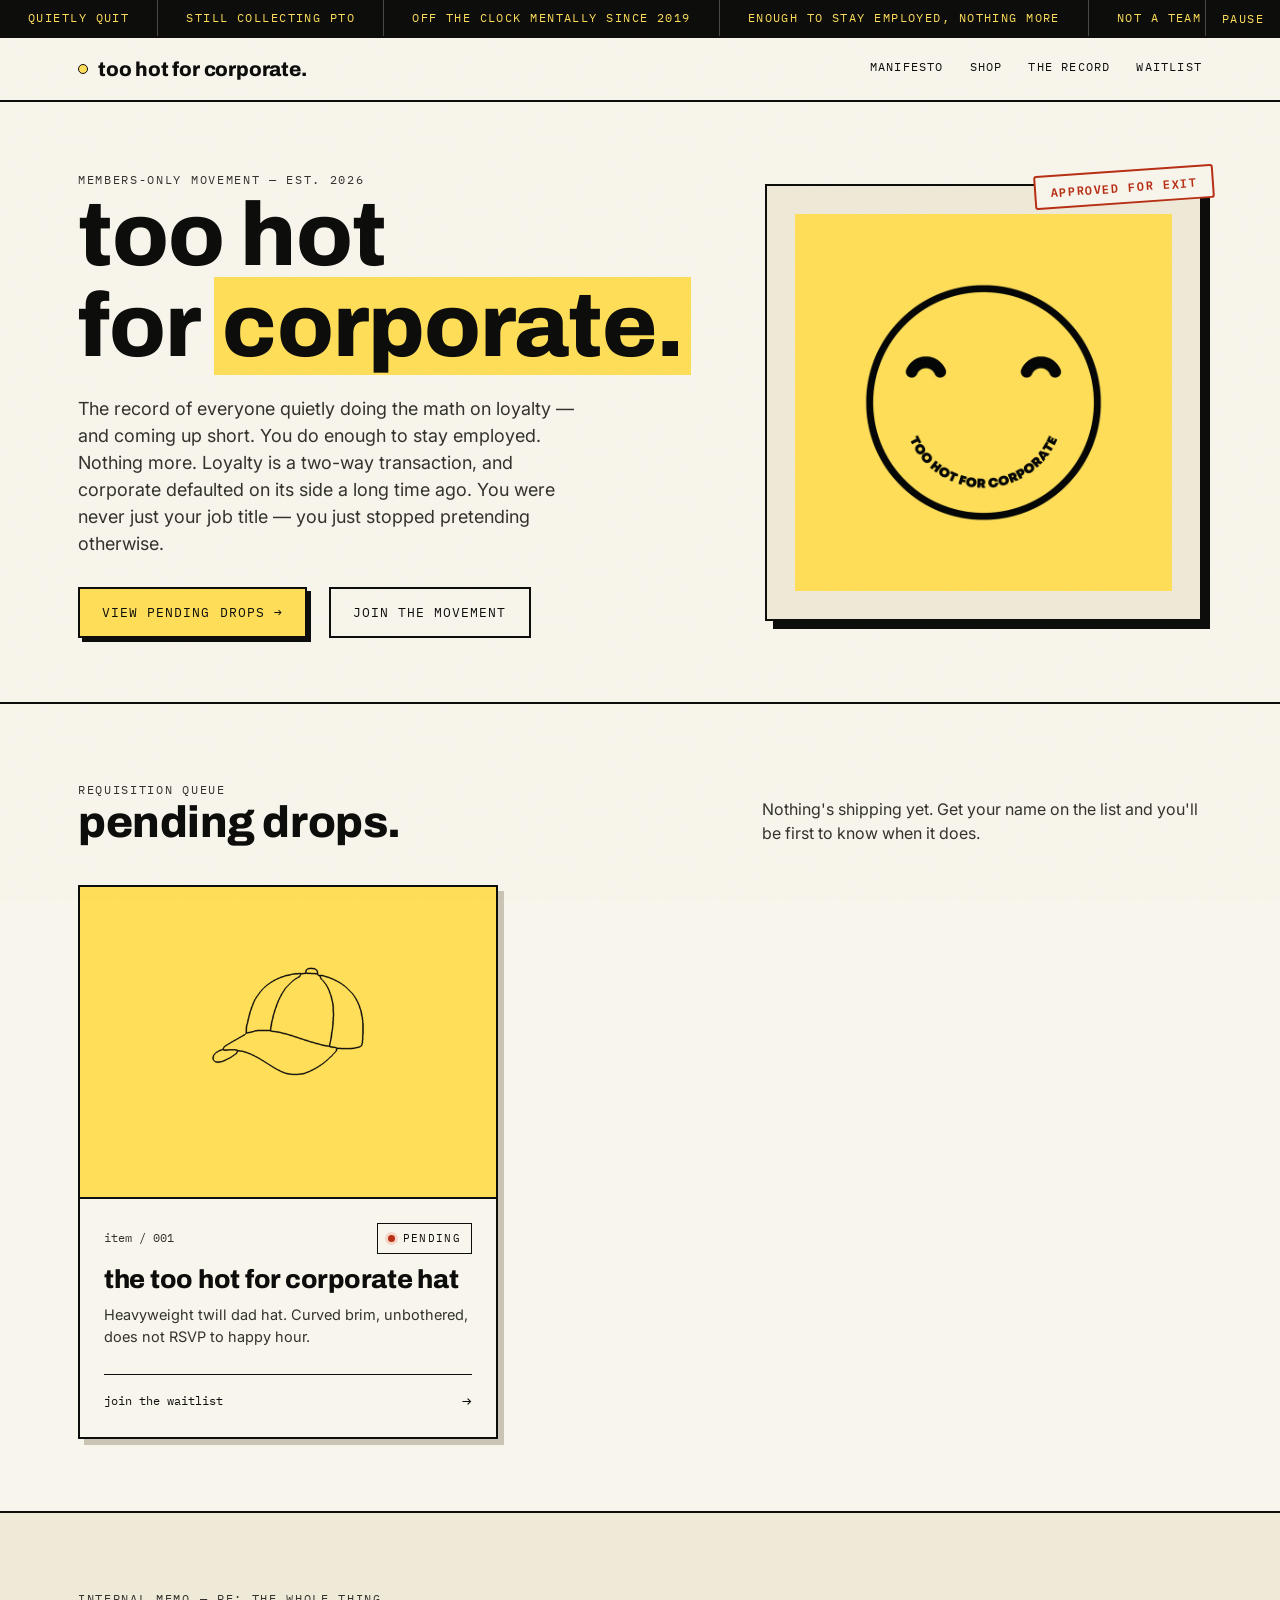
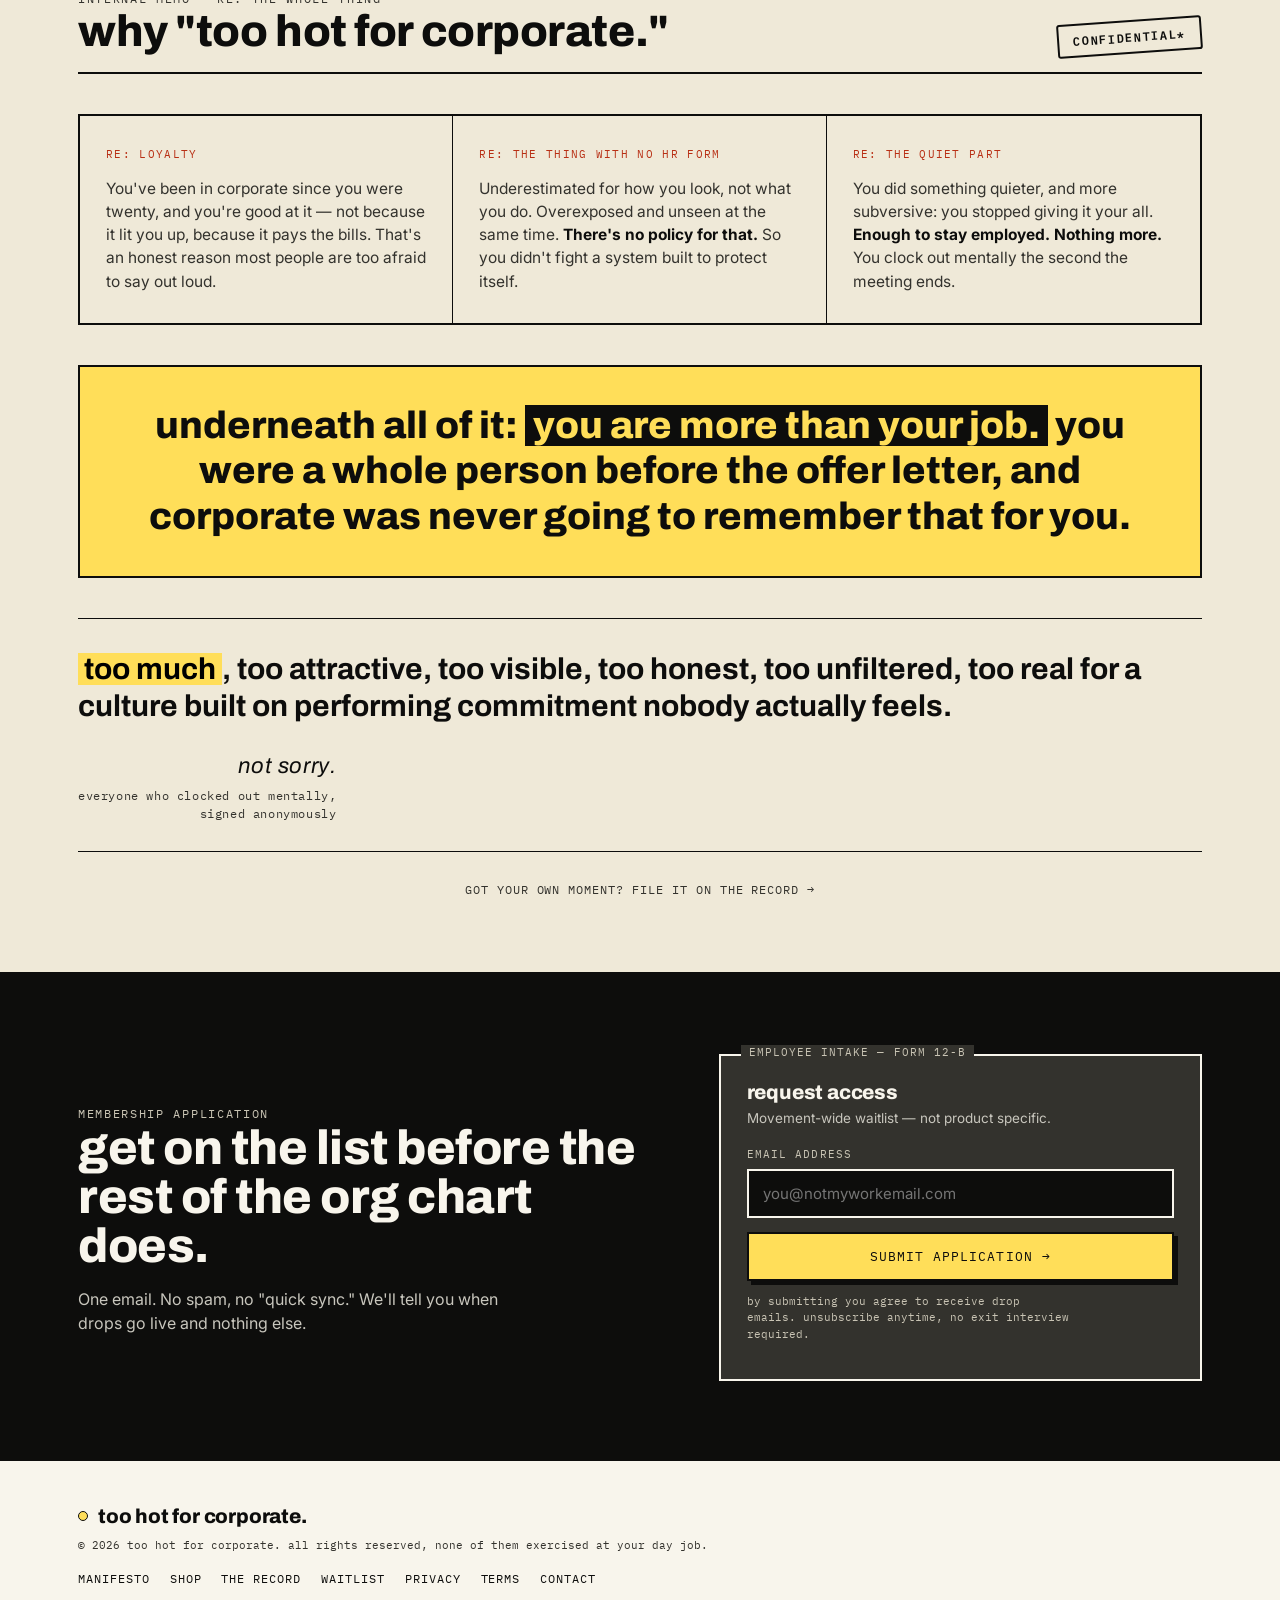
==== index.html @ efb5934c "Add Cloudflare Web Analytics (cookieless) and update privacy policy Co-Authored-By: Claude Sonnet 5." ====
<!doctype html>
<html lang="en">
<head>
<meta charset="utf-8">
<meta name="viewport" content="width=device-width, initial-scale=1">
<title>too hot for corporate.</title>
<meta name="description" content="A members-only movement for anyone who stopped giving corporate their all — because you are more than your job. Shop pending drops and get on the waitlist.">
<meta property="og:type" content="website">
<meta property="og:url" content="https://toohotfor.com/">
<meta property="og:title" content="too hot for corporate.">
<meta property="og:description" content="A members-only movement for anyone who stopped giving corporate their all — because you are more than your job.">
<meta property="og:image" content="https://toohotfor.com/images/og-image.png">
<meta property="og:image:width" content="1200">
<meta property="og:image:height" content="630">
<meta name="twitter:card" content="summary_large_image">
<meta name="twitter:title" content="too hot for corporate.">
<meta name="twitter:description" content="A members-only movement for anyone who stopped giving corporate their all — because you are more than your job.">
<meta name="twitter:image" content="https://toohotfor.com/images/og-image.png">
<link rel="icon" href="/favicon.ico" sizes="any">
<link rel="icon" type="image/png" sizes="32x32" href="/images/favicon-32.png">
<link rel="icon" type="image/png" sizes="16x16" href="/images/favicon-16.png">
<link rel="apple-touch-icon" href="/images/apple-touch-icon.png">
<link rel="manifest" href="/site.webmanifest">
<link rel="preconnect" href="https://fonts.googleapis.com">
<link rel="preconnect" href="https://fonts.gstatic.com" crossorigin>
<link href="https://fonts.googleapis.com/css2?family=Archivo:ital,wght@0,700;0,800;0,900;1,700&family=Inter:wght@400;500;600&family=IBM+Plex+Mono:wght@400;500;600&display=swap" rel="stylesheet">
<link rel="stylesheet" href="css/style.css">
</head>
<body>

<a class="skip-link" href="#main">skip to main content</a>

<div class="ticker">
  <div class="ticker__track" aria-hidden="true">
    <span>QUIETLY QUIT</span><span>STILL COLLECTING PTO</span><span>OFF THE CLOCK MENTALLY SINCE 2019</span><span>ENOUGH TO STAY EMPLOYED, NOTHING MORE</span><span>NOT A TEAM PLAYER, A TEAM MEMBER</span><span>TOO HOT FOR CORPORATE</span>
    <span>QUIETLY QUIT</span><span>STILL COLLECTING PTO</span><span>OFF THE CLOCK MENTALLY SINCE 2019</span><span>ENOUGH TO STAY EMPLOYED, NOTHING MORE</span><span>NOT A TEAM PLAYER, A TEAM MEMBER</span><span>TOO HOT FOR CORPORATE</span>
  </div>
  <button type="button" class="ticker__pause" id="tickerPause" aria-pressed="false" aria-label="pause scrolling banner">pause</button>
</div>

<header class="site" id="siteHeader">
  <div class="wrap">
    <a class="logo" href="index.html"><span class="dot"></span> too hot for corporate.</a>
    <button class="nav-toggle" id="navToggle" aria-expanded="false" aria-controls="primaryNav">menu</button>
    <nav class="primary" id="primaryNav">
      <a href="index.html#manifesto">manifesto</a>
      <a href="products.html">shop</a>
      <a href="moments.html">the record</a>
      <a href="index.html#join">waitlist</a>
    </nav>
  </div>
</header>

<main id="main" tabindex="-1">
<section class="hero">
  <div class="wrap">
    <div class="hero__content">
      <span class="eyebrow">members-only movement — est. 2026</span>
      <h1>too hot<br>for <mark>corporate.</mark></h1>
      <p class="hero__lede">The record of everyone quietly doing the math on loyalty — and coming up short. You do enough to stay employed. Nothing more. Loyalty is a two-way transaction, and corporate defaulted on its side a long time ago. You were never just your job title — you just stopped pretending otherwise.</p>
      <div class="hero__actions">
        <a href="products.html" class="btn btn--yellow">view pending drops →</a>
        <a href="index.html#join" class="btn btn--ghost">join the movement</a>
      </div>
    </div>
    <div class="hero__badge">
      <span class="stamp">approved for exit</span>
      <img src="images/smiley-yellow-800.png" width="800" height="800" alt="too hot for corporate smiley mark">
    </div>
  </div>
</section>

<section class="section" id="shop">
  <div class="wrap">
    <div class="section__head">
      <div>
        <span class="eyebrow">requisition queue</span>
        <h2>pending drops.</h2>
      </div>
      <p>Nothing's shipping yet. Get your name on the list and you'll be first to know when it does.</p>
    </div>

    <div class="product-grid">
      <a class="product-card" href="product-hat.html">
        <div class="product-card__art">
          <img src="images/cap-icon.png" width="400" height="400" loading="lazy" alt="Line illustration of a baseball cap" style="max-width:100%;max-height:100%;width:auto;height:auto;object-fit:contain;">
        </div>
        <div class="product-card__body">
          <div class="product-card__row">
            <span class="index">item / 001</span>
            <span class="status-tag">pending</span>
          </div>
          <h3>the too hot for corporate hat</h3>
          <p>Heavyweight twill dad hat. Curved brim, unbothered, does not RSVP to happy hour.</p>
          <div class="product-card__foot">
            <span>join the waitlist</span>
            <span class="arrow">→</span>
          </div>
        </div>
      </a>
    </div>
  </div>
</section>

<section class="memo" id="manifesto">
  <div class="wrap">
    <div class="memo__head">
      <div>
        <span class="eyebrow">internal memo — re: the whole thing</span>
        <h2>why "too hot for corporate."</h2>
      </div>
      <span class="stamp stamp--ink">confidential*</span>
    </div>

    <div class="memo-grid">
      <div class="memo-card">
        <span class="field-label">re: loyalty</span>
        <p>You've been in corporate since you were twenty, and you're good at it — not because it lit you up, because it pays the bills. That's an honest reason most people are too afraid to say out loud.</p>
      </div>
      <div class="memo-card">
        <span class="field-label">re: the thing with no HR form</span>
        <p>Underestimated for how you look, not what you do. Overexposed and unseen at the same time. <strong>There's no policy for that.</strong> So you didn't fight a system built to protect itself.</p>
      </div>
      <div class="memo-card">
        <span class="field-label">re: the quiet part</span>
        <p>You did something quieter, and more subversive: you stopped giving it your all. <strong>Enough to stay employed. Nothing more.</strong> You clock out mentally the second the meeting ends.</p>
      </div>
    </div>

    <div class="memo__thesis">
      <p>underneath all of it: <mark>you are more than your job.</mark> you were a whole person before the offer letter, and corporate was never going to remember that for you.</p>
    </div>

    <div class="memo__quote">
      <blockquote><mark>too much</mark>, too attractive, too visible, too honest, too unfiltered, too real for a culture built on performing commitment nobody actually feels.</blockquote>
      <div class="memo__sign">
        <span class="sig">not sorry.</span>
        everyone who clocked out mentally,<br>signed anonymously
      </div>
    </div>

    <div style="margin-top:28px; padding-top:24px; border-top:var(--border-thin); text-align:center;">
      <a href="moments.html" class="back-link" style="margin-bottom:0;">got your own moment? file it on the record →</a>
    </div>
  </div>
</section>

<section class="join" id="join">
  <div class="wrap join__grid">
    <div>
      <span class="eyebrow" style="color:var(--stone)">membership application</span>
      <h2>get on the list before the rest of the org chart does.</h2>
      <p>One email. No spam, no "quick sync." We'll tell you when drops go live and nothing else.</p>
    </div>
    <form class="waitlist-form" data-formspree-id="xgawlzzl" data-product="general">
      <h3 class="waitlist-form__title">request access</h3>
      <p class="waitlist-form__sub">Movement-wide waitlist — not product specific.</p>
      <div class="field">
        <label for="general-email">Email address</label>
        <input type="email" id="general-email" name="email" placeholder="you@notmyworkemail.com" required>
      </div>
      <input type="text" name="_gotcha" class="hp-field" tabindex="-1" autocomplete="off" aria-hidden="true">
      <button type="submit" class="btn btn--yellow btn--block">submit application →</button>
      <p class="form-note">by submitting you agree to receive drop emails. unsubscribe anytime, no exit interview required.</p>
      <p class="form-error" role="alert">Something went wrong — try again in a minute.</p>
      <div class="form-success" role="status">
        <strong>badge issued.</strong>
        You're on the list. We'll email you when it's real.
      </div>
    </form>
  </div>
</section>

</main>

<footer class="site">
  <div class="wrap">
    <div class="foot-left">
      <a class="logo" href="index.html"><span class="dot"></span> too hot for corporate.</a>
      <span class="fine-print">© 2026 too hot for corporate. all rights reserved, none of them exercised at your day job.</span>
    </div>
    <div class="foot-links">
      <a href="index.html#manifesto">manifesto</a>
      <a href="products.html">shop</a>
      <a href="moments.html">the record</a>
      <a href="index.html#join">waitlist</a>
      <a href="privacy-policy.html">privacy</a>
      <a href="terms.html">terms</a>
      <a href="mailto:hello@toohotfor.com">contact</a>
    </div>
  </div>
</footer>

<script src="js/main.js"></script>
<!-- Cloudflare Web Analytics --><script defer src='https://static.cloudflareinsights.com/beacon.min.js' data-cf-beacon='{"token": "62d0abded0774aad8674eacb5a8411f9"}'></script><!-- End Cloudflare Web Analytics -->
</body>
</html>
---- css/style.css ----
/* ============================================================
   too hot for corporate. — design system
   Palette pulled from brand marks: cream paper, ink, signal yellow.
   Visual language: corporate paperwork, subverted. Stamps, memos,
   requisition forms, employee-badge waitlists.
   ============================================================ */

:root {
  --cream: #f8f5ec;
  --cream-dim: #efe9d8;
  --ink: #0d0d0c;
  --ink-soft: #33322d;
  --yellow: #ffde59;
  --yellow-dim: #f2cf3a;
  --stone: #c9c4b4;
  --stone-line: #d8d3c2;
  --clock-red: #b82f14;

  --font-display: "Archivo", "Helvetica Neue", Arial, sans-serif;
  --font-body: "Inter", "Helvetica Neue", Arial, sans-serif;
  --font-mono: "IBM Plex Mono", "SFMono-Regular", Menlo, monospace;

  --border: 2px solid var(--ink);
  --border-thin: 1px solid var(--ink);
  --radius: 2px;
  --max: 1180px;
}

* { box-sizing: border-box; }
html { scroll-behavior: smooth; }

body {
  margin: 0;
  background: var(--cream);
  color: var(--ink);
  font-family: var(--font-body);
  font-size: 16px;
  line-height: 1.5;
  -webkit-font-smoothing: antialiased;
  position: relative;
}

/* subtle paper grain */
body::before {
  content: "";
  position: fixed;
  inset: 0;
  pointer-events: none;
  z-index: 999;
  opacity: 0.035;
  mix-blend-mode: multiply;
  background-image: url("data:image/svg+xml;utf8,<svg xmlns='http://www.w3.org/2000/svg' width='120' height='120'><filter id='n'><feTurbulence type='fractalNoise' baseFrequency='0.9' numOctaves='2' stitchTiles='stitch'/></filter><rect width='100%25' height='100%25' filter='url(%23n)'/></svg>");
}

img { max-width: 100%; display: block; }
a { color: inherit; }

.wrap {
  max-width: var(--max);
  margin: 0 auto;
  padding: 0 28px;
}

h1, h2, h3, h4 {
  font-family: var(--font-display);
  font-weight: 800;
  line-height: 1.02;
  letter-spacing: -0.01em;
  margin: 0;
  text-transform: lowercase;
}

.eyebrow, .mono, .field-label, .stamp, .status-tag, nav a, .btn, .ticker span {
  font-family: var(--font-mono);
}

.eyebrow {
  display: inline-block;
  font-size: 12px;
  letter-spacing: 0.14em;
  text-transform: uppercase;
  color: var(--ink-soft);
}

p { margin: 0 0 1em; }
p:last-child { margin-bottom: 0; }

/* ---------------- ticker ---------------- */
.ticker {
  background: var(--ink);
  color: var(--yellow);
  overflow: hidden;
  white-space: nowrap;
  border-bottom: var(--border);
}
.ticker__track {
  display: inline-flex;
  align-items: center;
  animation: ticker 32s linear infinite;
  will-change: transform;
}
.ticker span {
  padding: 9px 28px;
  font-size: 12px;
  letter-spacing: 0.12em;
  text-transform: uppercase;
  white-space: nowrap;
}
.ticker span:not(:last-child) { border-right: 1px solid #4a4a44; }
@keyframes ticker {
  from { transform: translateX(0); }
  to { transform: translateX(-50%); }
}
@media (prefers-reduced-motion: reduce) {
  .ticker__track { animation: none; }
}

/* ---------------- header ---------------- */
header.site {
  border-bottom: var(--border);
  background: var(--cream);
  position: sticky;
  top: 0;
  z-index: 50;
}
header.site .wrap {
  display: flex;
  align-items: center;
  justify-content: space-between;
  padding-top: 16px;
  padding-bottom: 16px;
}
.logo {
  font-family: var(--font-display);
  font-weight: 800;
  font-size: 20px;
  letter-spacing: -0.01em;
  text-decoration: none;
  text-transform: lowercase;
  display: flex;
  align-items: center;
  gap: 10px;
}
.logo .dot {
  width: 10px;
  height: 10px;
  border-radius: 50%;
  background: var(--yellow);
  border: 1.5px solid var(--ink);
  flex: none;
}
nav.primary {
  display: flex;
  align-items: center;
  gap: 26px;
}
nav.primary a {
  text-decoration: none;
  font-size: 12px;
  letter-spacing: 0.1em;
  text-transform: uppercase;
  padding-bottom: 3px;
  border-bottom: 2px solid transparent;
}
nav.primary a:hover,
nav.primary a[aria-current="page"] {
  border-bottom-color: var(--yellow);
}
.nav-toggle {
  display: none;
  background: none;
  border: var(--border);
  padding: 8px 10px;
  font-family: var(--font-mono);
  cursor: pointer;
}

/* ---------------- buttons ---------------- */
.btn {
  display: inline-flex;
  align-items: center;
  gap: 10px;
  font-size: 13px;
  letter-spacing: 0.08em;
  text-transform: uppercase;
  text-decoration: none;
  padding: 14px 22px;
  border: var(--border);
  background: var(--ink);
  color: var(--cream);
  cursor: pointer;
  transition: transform 0.15s ease, box-shadow 0.15s ease;
  box-shadow: 4px 4px 0 var(--stone);
}
.btn:hover { transform: translate(-2px, -2px); box-shadow: 6px 6px 0 var(--stone); }
.btn:active { transform: translate(0,0); box-shadow: 2px 2px 0 var(--stone); }
.btn--yellow { background: var(--yellow); color: var(--ink); box-shadow: 4px 4px 0 var(--ink); }
.btn--yellow:hover { box-shadow: 6px 6px 0 var(--ink); }
.btn--ghost { background: transparent; color: var(--ink); box-shadow: none; }
.btn--ghost:hover { transform: none; background: var(--ink); color: var(--cream); }
.btn--block { width: 100%; justify-content: center; }
.btn[disabled] { opacity: 0.5; cursor: not-allowed; }

/* ---------------- stamps / status tags ---------------- */
.stamp {
  display: inline-block;
  border: 2.5px solid var(--clock-red);
  color: var(--clock-red);
  padding: 6px 14px;
  font-size: 12px;
  letter-spacing: 0.14em;
  text-transform: uppercase;
  transform: rotate(-4deg);
  border-radius: 3px;
  font-weight: 600;
}
.stamp--ink {
  border-color: var(--ink);
  color: var(--ink);
}

.status-tag {
  display: inline-flex;
  align-items: center;
  gap: 8px;
  font-size: 11px;
  letter-spacing: 0.12em;
  text-transform: uppercase;
  padding: 6px 10px;
  border: var(--border-thin);
  background: var(--cream);
}
.status-tag::before {
  content: "";
  width: 7px;
  height: 7px;
  border-radius: 50%;
  background: var(--clock-red);
  box-shadow: 0 0 0 3px rgba(232,73,42,0.18);
}

/* ---------------- hero ---------------- */
.hero {
  border-bottom: var(--border);
  position: relative;
  overflow: hidden;
}
.hero .wrap {
  padding-top: 64px;
  padding-bottom: 64px;
  display: grid;
  grid-template-columns: 1.3fr 0.9fr;
  gap: 56px;
  align-items: center;
}
.hero h1 {
  font-size: clamp(46px, 7vw, 92px);
  margin-bottom: 22px;
}
.hero h1 mark {
  background: var(--yellow);
  color: var(--ink);
  padding: 0 8px;
  box-decoration-break: clone;
  -webkit-box-decoration-break: clone;
}
.hero__lede {
  font-size: 18px;
  max-width: 46ch;
  color: var(--ink-soft);
  margin-bottom: 30px;
}
.hero__actions {
  display: flex;
  align-items: center;
  gap: 22px;
  flex-wrap: wrap;
}
.hero__counter {
  font-family: var(--font-mono);
  font-size: 12px;
  color: var(--ink-soft);
}
.hero__counter b { color: var(--ink); }

.hero__badge {
  border: var(--border);
  background: var(--cream-dim);
  padding: 28px;
  position: relative;
  box-shadow: 8px 8px 0 var(--ink);
}
.hero__badge img { width: 100%; height: auto; }
.hero__badge .stamp {
  position: absolute;
  top: -16px;
  right: -14px;
  background: var(--cream);
}

/* ---------------- memo / manifesto ---------------- */
.memo {
  border-bottom: var(--border);
  background: var(--cream-dim);
}
.memo .wrap { padding: 72px 28px; }
.memo__head {
  display: flex;
  justify-content: space-between;
  align-items: flex-end;
  border-bottom: var(--border);
  padding-bottom: 18px;
  margin-bottom: 40px;
  flex-wrap: wrap;
  gap: 12px;
}
.memo__head h2 { font-size: clamp(30px, 4vw, 44px); }

.memo-grid {
  display: grid;
  grid-template-columns: repeat(3, 1fr);
  gap: 0;
  border: var(--border);
}
.memo-card {
  padding: 30px 26px;
  border-right: var(--border-thin);
}
.memo-card:last-child { border-right: none; }
.memo-card .field-label {
  font-size: 11px;
  letter-spacing: 0.12em;
  text-transform: uppercase;
  color: var(--clock-red);
  display: block;
  margin-bottom: 14px;
}
.memo-card p {
  font-size: 15.5px;
  color: var(--ink-soft);
}
.memo-card p strong { color: var(--ink); }

.memo__thesis {
  margin-top: 40px;
  padding: 36px 40px;
  background: var(--yellow);
  border: var(--border);
  text-align: center;
}
.memo__thesis p {
  font-family: var(--font-display);
  font-weight: 800;
  font-size: clamp(24px, 3.2vw, 38px);
  line-height: 1.2;
  text-transform: lowercase;
  max-width: 48ch;
  margin: 0 auto;
}
.memo__thesis mark {
  background: var(--ink);
  color: var(--yellow);
  padding: 0 8px;
}

.memo__quote {
  margin-top: 40px;
  border-top: var(--border-thin);
  padding-top: 32px;
  display: flex;
  justify-content: space-between;
  align-items: flex-end;
  gap: 24px;
  flex-wrap: wrap;
}
.memo__quote blockquote {
  margin: 0;
  font-family: var(--font-display);
  font-weight: 700;
  font-size: clamp(20px, 2.6vw, 30px);
  line-height: 1.25;
  max-width: 62ch;
  text-transform: lowercase;
}
.memo__quote blockquote mark {
  background: var(--yellow);
  padding: 0 6px;
}
.memo__sign {
  font-family: var(--font-mono);
  font-size: 12px;
  letter-spacing: 0.05em;
  color: var(--ink-soft);
  white-space: nowrap;
  text-align: right;
}
.memo__sign .sig {
  font-family: var(--font-display);
  font-style: italic;
  font-size: 22px;
  color: var(--ink);
  display: block;
  margin-bottom: 4px;
  text-transform: none;
}

/* ---------------- section shell ---------------- */
.section { border-bottom: var(--border); }
.section .wrap { padding: 72px 28px; }
.section__head {
  display: flex;
  justify-content: space-between;
  align-items: flex-end;
  gap: 20px;
  flex-wrap: wrap;
  margin-bottom: 40px;
}
.section__head h2 { font-size: clamp(30px, 4vw, 44px); }
.section__head p { color: var(--ink-soft); max-width: 44ch; }

/* ---------------- product cards ---------------- */
.product-grid {
  display: grid;
  grid-template-columns: 1fr;
  gap: 24px;
  max-width: 420px;
}
.product-card {
  border: var(--border);
  background: var(--cream);
  text-decoration: none;
  color: var(--ink);
  display: flex;
  flex-direction: column;
  transition: box-shadow 0.15s ease, transform 0.15s ease;
  box-shadow: 6px 6px 0 var(--stone);
}
.product-card:hover { box-shadow: 9px 9px 0 var(--stone); transform: translate(-3px,-3px); }
.product-card__art {
  border-bottom: var(--border);
  aspect-ratio: 4 / 3;
  min-height: 0;
  background: var(--yellow);
  display: flex;
  align-items: center;
  justify-content: center;
  padding: 30px;
}
.product-card__art svg { max-width: 100%; max-height: 100%; width: auto; height: auto; }
.product-card__body { padding: 24px; display: flex; flex-direction: column; gap: 12px; flex: 1; }
.product-card__row {
  display: flex;
  justify-content: space-between;
  align-items: center;
}
.product-card__row .index { font-family: var(--font-mono); font-size: 12px; color: var(--ink-soft); }
.product-card h3 { font-size: 26px; }
.product-card p { color: var(--ink-soft); font-size: 14.5px; }
.product-card__foot {
  margin-top: auto;
  display: flex;
  justify-content: space-between;
  align-items: center;
  padding-top: 14px;
  border-top: var(--border-thin);
  font-family: var(--font-mono);
  font-size: 12px;
}
.product-card__foot .arrow { font-size: 16px; }

/* ---------------- product detail ---------------- */
.product-detail .wrap {
  padding: 56px 28px 80px;
  display: grid;
  grid-template-columns: 1fr 1fr;
  gap: 60px;
}
.product-detail__art {
  border: var(--border);
  background: var(--yellow);
  aspect-ratio: 1 / 1;
  min-height: 0;
  display: flex;
  align-items: center;
  justify-content: center;
  padding: 50px;
  box-shadow: 8px 8px 0 var(--ink);
  align-self: start;
  position: sticky;
  top: 100px;
}
.product-detail__art svg { max-width: 100%; max-height: 100%; width: auto; height: auto; }
.product-detail__eyebrow-row {
  display: flex;
  align-items: center;
  gap: 14px;
  margin-bottom: 16px;
  flex-wrap: wrap;
}
.product-detail h1 {
  font-size: clamp(36px, 5vw, 56px);
  margin-bottom: 6px;
}
.product-detail__subtitle {
  font-family: var(--font-mono);
  color: var(--ink-soft);
  font-size: 13px;
  margin-bottom: 28px;
  letter-spacing: 0.04em;
}
.product-detail__lede { font-size: 16.5px; color: var(--ink-soft); margin-bottom: 34px; }

.spec-sheet {
  border: var(--border);
  margin-bottom: 34px;
}
.spec-sheet__head {
  background: var(--ink);
  color: var(--cream);
  font-family: var(--font-mono);
  font-size: 11px;
  letter-spacing: 0.12em;
  text-transform: uppercase;
  padding: 10px 16px;
}
.spec-row {
  display: grid;
  grid-template-columns: 160px 1fr;
  border-top: var(--border-thin);
}
.spec-row:first-of-type { border-top: none; }
.spec-row dt {
  font-family: var(--font-mono);
  font-size: 12px;
  color: var(--ink-soft);
  padding: 13px 16px;
  border-right: var(--border-thin);
  text-transform: uppercase;
  letter-spacing: 0.06em;
}
.spec-row dd {
  margin: 0;
  padding: 13px 16px;
  font-size: 14.5px;
}

.waitlist-form {
  border: var(--border);
  background: var(--cream-dim);
  padding: 26px;
  position: relative;
}
.waitlist-form::before {
  content: "employee intake — form 12-b";
  position: absolute;
  top: -11px;
  left: 20px;
  background: var(--cream-dim);
  padding: 0 8px;
  font-family: var(--font-mono);
  font-size: 10.5px;
  letter-spacing: 0.1em;
  text-transform: uppercase;
  color: var(--ink-soft);
}
.waitlist-form__title {
  font-size: 20px;
  margin-bottom: 6px;
}
.waitlist-form__sub {
  color: var(--ink-soft);
  font-size: 13.5px;
  margin-bottom: 18px;
}
.field {
  margin-bottom: 14px;
}
.field label {
  display: block;
  font-family: var(--font-mono);
  font-size: 11px;
  letter-spacing: 0.1em;
  text-transform: uppercase;
  color: var(--ink-soft);
  margin-bottom: 6px;
}
.field input[type="email"],
.field input[type="text"],
.field input[type="number"],
.field textarea {
  width: 100%;
  padding: 13px 14px;
  border: var(--border);
  background: var(--cream);
  font-family: var(--font-body);
  font-size: 15px;
  color: var(--ink);
}
.field textarea {
  resize: vertical;
  min-height: 110px;
  line-height: 1.5;
}
.field input:focus,
.field textarea:focus {
  outline: 3px solid var(--ink);
  outline-offset: 2px;
  box-shadow: 0 0 0 5px var(--yellow);
}
.join .field input:focus { outline-color: var(--cream); box-shadow: 0 0 0 5px var(--ink-soft); }
.field-row {
  display: grid;
  grid-template-columns: repeat(3, 1fr);
  gap: 14px;
}
.field-divider {
  border-top: var(--border-thin);
  padding-top: 16px;
  margin: 20px 0 16px;
}
.field-divider .eyebrow { color: var(--ink-soft); }

/* honeypot spam-trap field: invisible and unreachable for real visitors,
   still present in the DOM for simple bots to fill in */
.hp-field {
  position: absolute;
  left: -9999px;
  width: 1px;
  height: 1px;
  overflow: hidden;
  opacity: 0;
}
.form-note {
  font-family: var(--font-mono);
  font-size: 11px;
  color: var(--ink-soft);
  margin-top: 12px;
}
.form-success {
  display: none;
  border: var(--border);
  background: var(--yellow);
  padding: 18px;
  font-family: var(--font-mono);
  font-size: 13px;
}
.form-success strong { display: block; font-family: var(--font-display); font-size: 18px; margin-bottom: 6px; text-transform: lowercase; }
.form-error {
  display: none;
  color: var(--clock-red);
  font-family: var(--font-mono);
  font-size: 12px;
  margin-top: 10px;
}
.waitlist-form.is-success .field,
.waitlist-form.is-success button[type="submit"],
.waitlist-form.is-success .form-note { display: none; }
.waitlist-form.is-success .form-success { display: block; }

/* ---------------- the record (story wall) ---------------- */
.record-grid {
  display: grid;
  gap: 20px;
  max-width: 760px;
}
.record-card {
  border: var(--border);
  background: var(--cream-dim);
  padding: 28px 30px;
}
.record-card__id {
  display: flex;
  justify-content: space-between;
  align-items: center;
  margin-bottom: 16px;
}
.record-card__body {
  font-family: var(--font-display);
  font-weight: 700;
  font-size: clamp(18px, 2.2vw, 22px);
  line-height: 1.35;
  color: var(--ink);
  margin-bottom: 18px;
}
.record-card__byline {
  font-family: var(--font-mono);
  font-size: 12px;
  color: var(--ink-soft);
  border-top: var(--border-thin);
  padding-top: 14px;
  letter-spacing: 0.02em;
}
.record-card__byline b { color: var(--ink); font-weight: 600; }
.record-empty {
  border: var(--border-thin);
  padding: 40px 30px;
  text-align: center;
  color: var(--ink-soft);
  font-family: var(--font-mono);
  font-size: 13px;
}

/* ---------------- how it works / general waitlist ---------------- */
.join {
  background: var(--ink);
  color: var(--cream);
}
.join .wrap { padding: 80px 28px; }
.join__grid {
  display: grid;
  grid-template-columns: 1.1fr 0.9fr;
  gap: 50px;
  align-items: center;
}
.join h2 { color: var(--cream); font-size: clamp(30px, 4.4vw, 48px); margin-bottom: 16px; }
.join p { color: #c8c6bd; max-width: 46ch; }
.join .waitlist-form { background: var(--ink-soft); border-color: var(--cream); }
.join .waitlist-form::before { background: var(--ink-soft); color: var(--stone); }
.join .field input { background: var(--ink); color: var(--cream); border-color: var(--cream); }
.join .field label { color: var(--stone); }
.join .form-note { color: var(--stone); }

/* ---------------- footer ---------------- */
footer.site {
  background: var(--cream);
}
footer.site .wrap {
  padding: 40px 28px 50px;
  display: flex;
  justify-content: space-between;
  align-items: center;
  flex-wrap: wrap;
  gap: 16px;
}
footer.site .foot-left { display: flex; flex-direction: column; gap: 6px; }
footer.site .foot-links {
  display: flex;
  gap: 20px;
  font-family: var(--font-mono);
  font-size: 12px;
  text-transform: uppercase;
  letter-spacing: 0.08em;
}
footer.site .foot-links a { text-decoration: none; }
footer.site .foot-links a:hover { color: var(--clock-red); }
footer.site .fine-print {
  font-family: var(--font-mono);
  font-size: 11px;
  color: var(--ink-soft);
}

/* ---------------- misc ---------------- */
.back-link {
  display: inline-flex;
  align-items: center;
  gap: 8px;
  text-decoration: none;
  font-family: var(--font-mono);
  font-size: 12px;
  letter-spacing: 0.08em;
  text-transform: uppercase;
  color: var(--ink-soft);
  margin-bottom: 26px;
}
.back-link:hover { color: var(--ink); }

.page-head {
  border-bottom: var(--border);
}
.page-head .wrap { padding: 60px 28px 48px; }
.page-head h1 { font-size: clamp(38px, 6vw, 64px); margin-bottom: 14px; }
.page-head p { color: var(--ink-soft); max-width: 56ch; font-size: 16.5px; }

/* ---------------- legal / long-form prose ---------------- */
.legal { max-width: 74ch; }
.legal .updated {
  font-family: var(--font-mono);
  font-size: 12px;
  color: var(--ink-soft);
  letter-spacing: 0.06em;
  text-transform: uppercase;
  display: block;
  margin-bottom: 36px;
}
.legal h2 {
  font-size: 24px;
  margin-top: 44px;
  margin-bottom: 14px;
}
.legal h2:first-of-type { margin-top: 0; }
.legal p {
  font-size: 15.5px;
  color: var(--ink-soft);
  margin-bottom: 16px;
}
.legal p strong { color: var(--ink); }
.legal ul {
  margin: 0 0 16px;
  padding-left: 22px;
  color: var(--ink-soft);
  font-size: 15.5px;
}
.legal li { margin-bottom: 8px; }
.legal a { color: var(--ink); text-decoration-color: var(--stone); }
.legal a:hover { text-decoration-color: var(--ink); }

/* ---------------- responsive ---------------- */
@media (max-width: 900px) {
  .hero .wrap { grid-template-columns: 1fr; padding-top: 40px; padding-bottom: 40px; }
  .hero__badge { order: -1; max-width: 320px; }
  .memo-grid { grid-template-columns: 1fr; }
  .memo-card { border-right: none; border-bottom: var(--border-thin); }
  .memo-card:last-child { border-bottom: none; }
  .product-grid { grid-template-columns: 1fr; }
  .product-detail .wrap { grid-template-columns: 1fr; }
  .product-detail__art { position: static; max-width: 420px; margin: 0 auto; }
  .join__grid { grid-template-columns: 1fr; }
  .field-row { grid-template-columns: 1fr; }
}

@media (max-width: 640px) {
  nav.primary { display: none; }
  .nav-toggle { display: inline-flex; }
  header.site.nav-open nav.primary {
    display: flex;
    position: absolute;
    top: 100%;
    left: 0;
    right: 0;
    background: var(--cream);
    border-bottom: var(--border);
    flex-direction: column;
    align-items: flex-start;
    padding: 18px 28px 24px;
    gap: 16px;
  }
  .spec-row { grid-template-columns: 130px 1fr; }
  footer.site .wrap { flex-direction: column; align-items: flex-start; }
}

:focus-visible {
  outline: 3px solid var(--clock-red);
  outline-offset: 2px;
}

/* ---------------- accessibility ---------------- */
.skip-link {
  position: absolute;
  left: 12px;
  top: -60px;
  z-index: 1000;
  background: var(--ink);
  color: var(--cream);
  font-family: var(--font-mono);
  font-size: 13px;
  padding: 12px 16px;
  text-decoration: none;
}
.skip-link:focus { top: 12px; }
main:focus { outline: none; }

.ticker { position: relative; }
.ticker__pause {
  position: absolute;
  right: 0;
  top: 0;
  bottom: 0;
  background: var(--ink);
  color: var(--yellow);
  border: 0;
  border-left: 1px solid #4a4a44;
  font-family: var(--font-mono);
  font-size: 12px;
  letter-spacing: 0.12em;
  text-transform: uppercase;
  padding: 0 16px;
  cursor: pointer;
  z-index: 2;
}
.ticker__pause:hover { background: var(--yellow); color: var(--ink); }
.ticker.is-paused .ticker__track { animation-play-state: paused; }
.ticker__pause:focus-visible { outline: 3px solid var(--yellow); outline-offset: -3px; }
.form-success:focus { outline: none; }

/* product gallery: line art + photo stacked */
.product-detail__gallery {
  display: grid;
  gap: 24px;
  align-self: start;
}
.product-detail__gallery .product-detail__art { position: static; }
.product-detail__photo { margin: 0; border: var(--border); box-shadow: 8px 8px 0 var(--ink); background: var(--cream-dim); }
.product-detail__photo img { width: 100%; height: auto; display: block; }
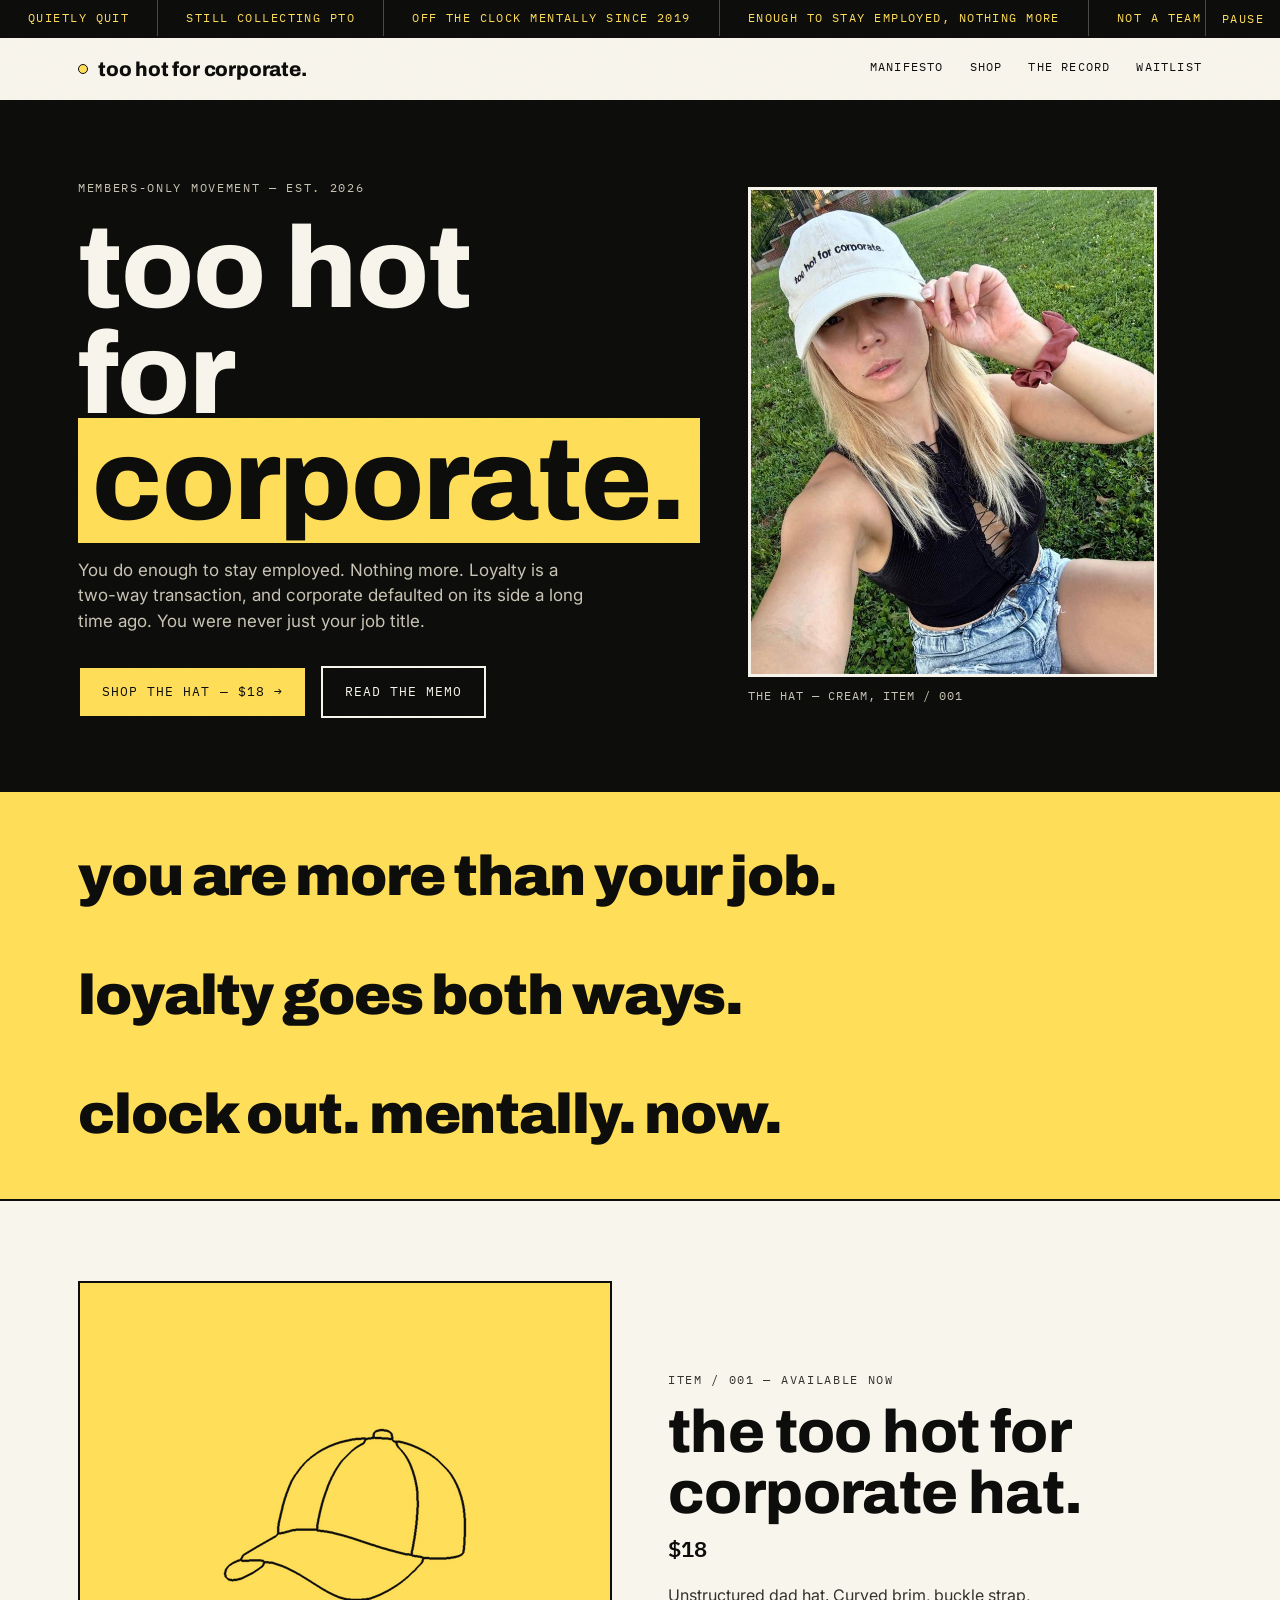
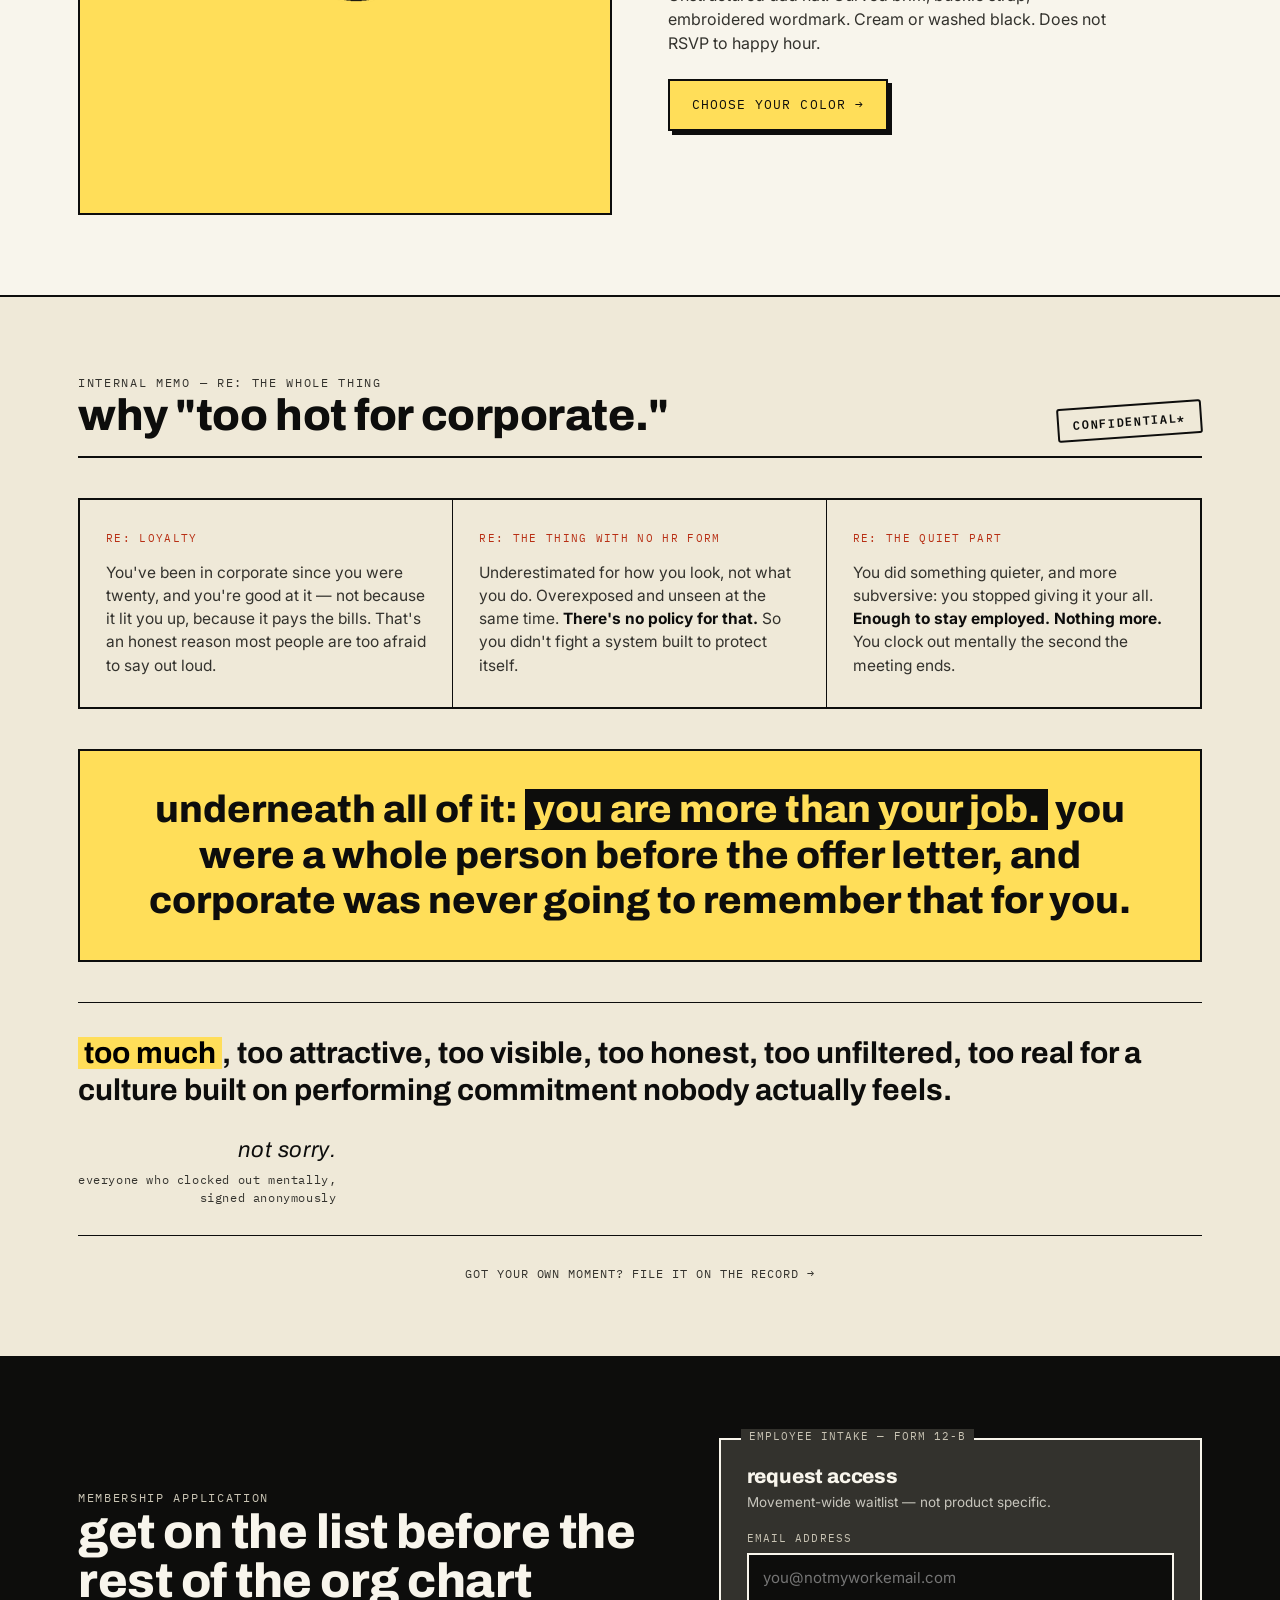
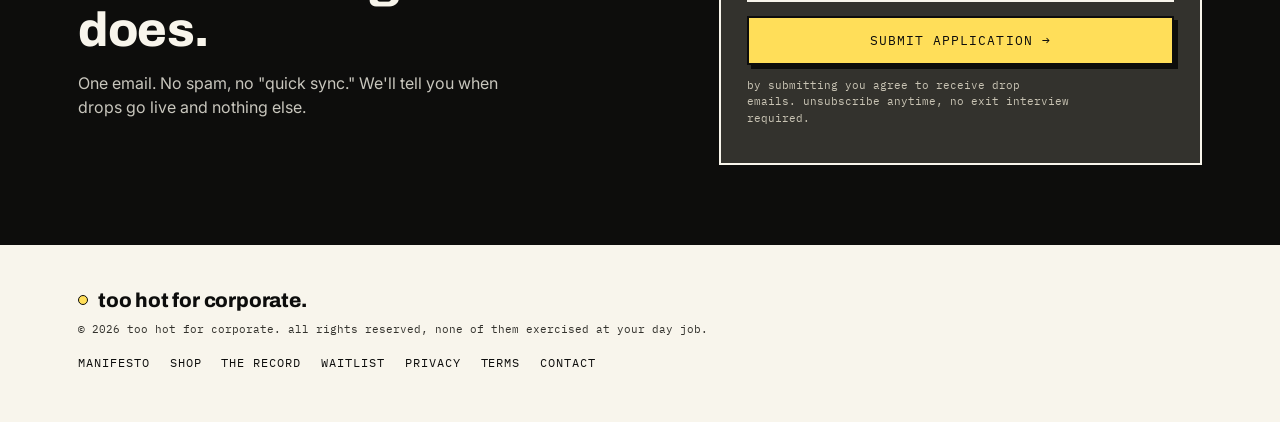
==== commit 5f87fc6d: "Lookbook redesign: dark editorial home, buy block with color picker, Stripe-ready Co-Authored-By: Cl" ====
--- a/index.html
+++ b/index.html
@@ -52,52 +52,43 @@
 </header>
 
 <main id="main" tabindex="-1">
-<section class="hero">
+<section class="lb-hero">
   <div class="wrap">
-    <div class="hero__content">
+    <div>
       <span class="eyebrow">members-only movement — est. 2026</span>
       <h1>too hot<br>for <mark>corporate.</mark></h1>
-      <p class="hero__lede">The record of everyone quietly doing the math on loyalty — and coming up short. You do enough to stay employed. Nothing more. Loyalty is a two-way transaction, and corporate defaulted on its side a long time ago. You were never just your job title — you just stopped pretending otherwise.</p>
-      <div class="hero__actions">
-        <a href="products.html" class="btn btn--yellow">view pending drops →</a>
-        <a href="index.html#join" class="btn btn--ghost">join the movement</a>
+      <p class="lb-hero__lede">You do enough to stay employed. Nothing more. Loyalty is a two-way transaction, and corporate defaulted on its side a long time ago. You were never just your job title.</p>
+      <div class="lb-hero__actions">
+        <a href="product-hat.html" class="btn btn--yellow">shop the hat — $18 →</a>
+        <a href="#manifesto" class="btn btn--ghost">read the memo</a>
       </div>
     </div>
-    <div class="hero__badge">
-      <span class="stamp">approved for exit</span>
-      <img src="images/smiley-yellow-800.png" width="800" height="800" alt="too hot for corporate smiley mark">
-    </div>
+    <figure class="lb-photo">
+      <img src="images/hat-photo.jpg" width="800" height="962" alt="A person with long blonde hair sitting on grass, tugging the brim of a cream dad hat embroidered with &quot;too hot for corporate.&quot; in black thread">
+      <figcaption>the hat — cream, item / 001</figcaption>
+    </figure>
   </div>
 </section>
 
-<section class="section" id="shop">
+<section class="lb-lines" aria-label="the idea">
   <div class="wrap">
-    <div class="section__head">
-      <div>
-        <span class="eyebrow">requisition queue</span>
-        <h2>pending drops.</h2>
-      </div>
-      <p>Nothing's shipping yet. Get your name on the list and you'll be first to know when it does.</p>
-    </div>
+    <p>you are more than your job.</p>
+    <p>loyalty goes both ways.</p>
+    <p>clock out. mentally. now.</p>
+  </div>
+</section>
 
-    <div class="product-grid">
-      <a class="product-card" href="product-hat.html">
-        <div class="product-card__art">
-          <img src="images/cap-icon.png" width="400" height="400" loading="lazy" alt="Line illustration of a baseball cap" style="max-width:100%;max-height:100%;width:auto;height:auto;object-fit:contain;">
-        </div>
-        <div class="product-card__body">
-          <div class="product-card__row">
-            <span class="index">item / 001</span>
-            <span class="status-tag">pending</span>
-          </div>
-          <h3>the too hot for corporate hat</h3>
-          <p>Heavyweight twill dad hat. Curved brim, unbothered, does not RSVP to happy hour.</p>
-          <div class="product-card__foot">
-            <span>join the waitlist</span>
-            <span class="arrow">→</span>
-          </div>
-        </div>
-      </a>
+<section class="lb-feature" id="shop">
+  <div class="wrap">
+    <a href="product-hat.html" class="lb-art" aria-label="view the hat">
+      <img src="images/cap-icon.png" width="400" height="400" loading="lazy" alt="Line illustration of a dad hat">
+    </a>
+    <div class="lb-feature__info">
+      <span class="eyebrow">item / 001 — available now</span>
+      <h2>the too hot for corporate hat.</h2>
+      <div class="lb-price">$18</div>
+      <p>Unstructured dad hat. Curved brim, buckle strap, embroidered wordmark. Cream or washed black. Does not RSVP to happy hour.</p>
+      <a href="product-hat.html" class="btn btn--yellow">choose your color →</a>
     </div>
   </div>
 </section>
--- a/css/style.css
+++ b/css/style.css
@@ -891,3 +891,48 @@
 .product-detail__gallery .product-detail__art { position: static; }
 .product-detail__photo { margin: 0; border: var(--border); box-shadow: 8px 8px 0 var(--ink); background: var(--cream-dim); }
 .product-detail__photo img { width: 100%; height: auto; display: block; }
+
+/* ---------- Lookbook (editorial) layer ---------- */
+.lb-hero { background: var(--ink); color: var(--cream); border-bottom: var(--border); }
+.lb-hero .wrap { display: grid; grid-template-columns: 1.1fr 0.9fr; gap: 48px; align-items: center; padding: 72px 28px; }
+.lb-hero .eyebrow { color: var(--stone); }
+.lb-hero h1 { color: var(--cream); font-size: clamp(52px, 9vw, 120px); line-height: 0.92; margin: 18px 0 24px; }
+.lb-hero h1 mark { background: var(--yellow); color: var(--ink); padding: 0 0.12em; }
+.lb-hero__lede { color: var(--stone); font-size: 17px; max-width: 46ch; margin-bottom: 32px; }
+.lb-hero__actions { display: flex; flex-wrap: wrap; gap: 14px; align-items: center; }
+.lb-hero .btn--ghost { color: var(--cream); border-color: var(--cream); }
+.lb-hero .btn--ghost:hover { background: var(--cream); color: var(--ink); }
+.lb-photo { margin: 0; position: relative; }
+.lb-photo img { width: 100%; height: auto; display: block; border: 3px solid var(--cream); }
+.lb-photo figcaption { font-family: var(--font-mono); font-size: 12px; letter-spacing: .08em; text-transform: uppercase; color: var(--stone); margin-top: 10px; }
+
+.lb-lines { background: var(--yellow); color: var(--ink); border-bottom: var(--border); }
+.lb-lines .wrap { padding: 56px 28px; display: grid; gap: 6px; }
+.lb-lines p { font-family: var(--font-display, 'Archivo', sans-serif); font-weight: 900; font-size: clamp(26px, 5vw, 56px); line-height: 1.02; letter-spacing: -0.02em; text-transform: lowercase; }
+
+.lb-feature { background: var(--cream); border-bottom: var(--border); }
+.lb-feature .wrap { display: grid; grid-template-columns: 1fr 1fr; gap: 56px; align-items: center; padding: 80px 28px; }
+.lb-feature__info h2 { font-size: clamp(34px, 5vw, 60px); margin: 12px 0 8px; }
+.lb-price { font-family: var(--font-mono); font-size: 22px; font-weight: 600; margin-bottom: 18px; }
+.lb-feature__info p { color: var(--ink-soft); max-width: 46ch; margin-bottom: 24px; }
+
+.lb-colors { border: 0; padding: 0; margin: 0 0 22px; }
+.lb-colors legend { font-family: var(--font-mono); font-size: 12px; letter-spacing: .08em; text-transform: uppercase; margin-bottom: 10px; padding: 0; }
+.lb-colors__opts { display: flex; gap: 12px; flex-wrap: wrap; }
+.lb-colors label { display: inline-flex; align-items: center; gap: 10px; border: 2px solid var(--ink); padding: 10px 16px; cursor: pointer; font-weight: 600; background: var(--cream); }
+.lb-colors input { position: absolute; opacity: 0; width: 1px; height: 1px; }
+.lb-colors .sw { width: 18px; height: 18px; border: 2px solid var(--ink); border-radius: 50%; }
+.lb-colors .sw--cream { background: #efe6cf; }
+.lb-colors .sw--black { background: #3a3936; }
+.lb-colors input:checked + label { background: var(--ink); color: var(--cream); }
+.lb-colors input:checked + label .sw { border-color: var(--cream); }
+.lb-colors input:focus-visible + label { outline: 3px solid var(--ink); outline-offset: 3px; box-shadow: 0 0 0 6px var(--yellow); }
+.lb-buy-note { font-family: var(--font-mono); font-size: 12px; color: var(--ink-soft); margin-top: 12px; }
+a.btn[aria-disabled="true"] { opacity: .55; cursor: not-allowed; pointer-events: none; }
+
+@media (max-width: 820px) {
+  .lb-hero .wrap, .lb-feature .wrap { grid-template-columns: 1fr; gap: 32px; padding: 48px 20px; }
+  .lb-lines .wrap { padding: 40px 20px; }
+}
+.lb-art { display: flex; align-items: center; justify-content: center; background: var(--yellow); border: var(--border); aspect-ratio: 1/1; padding: 8%; }
+.lb-art img { max-width: 100%; max-height: 100%; width: auto; height: auto; object-fit: contain; }
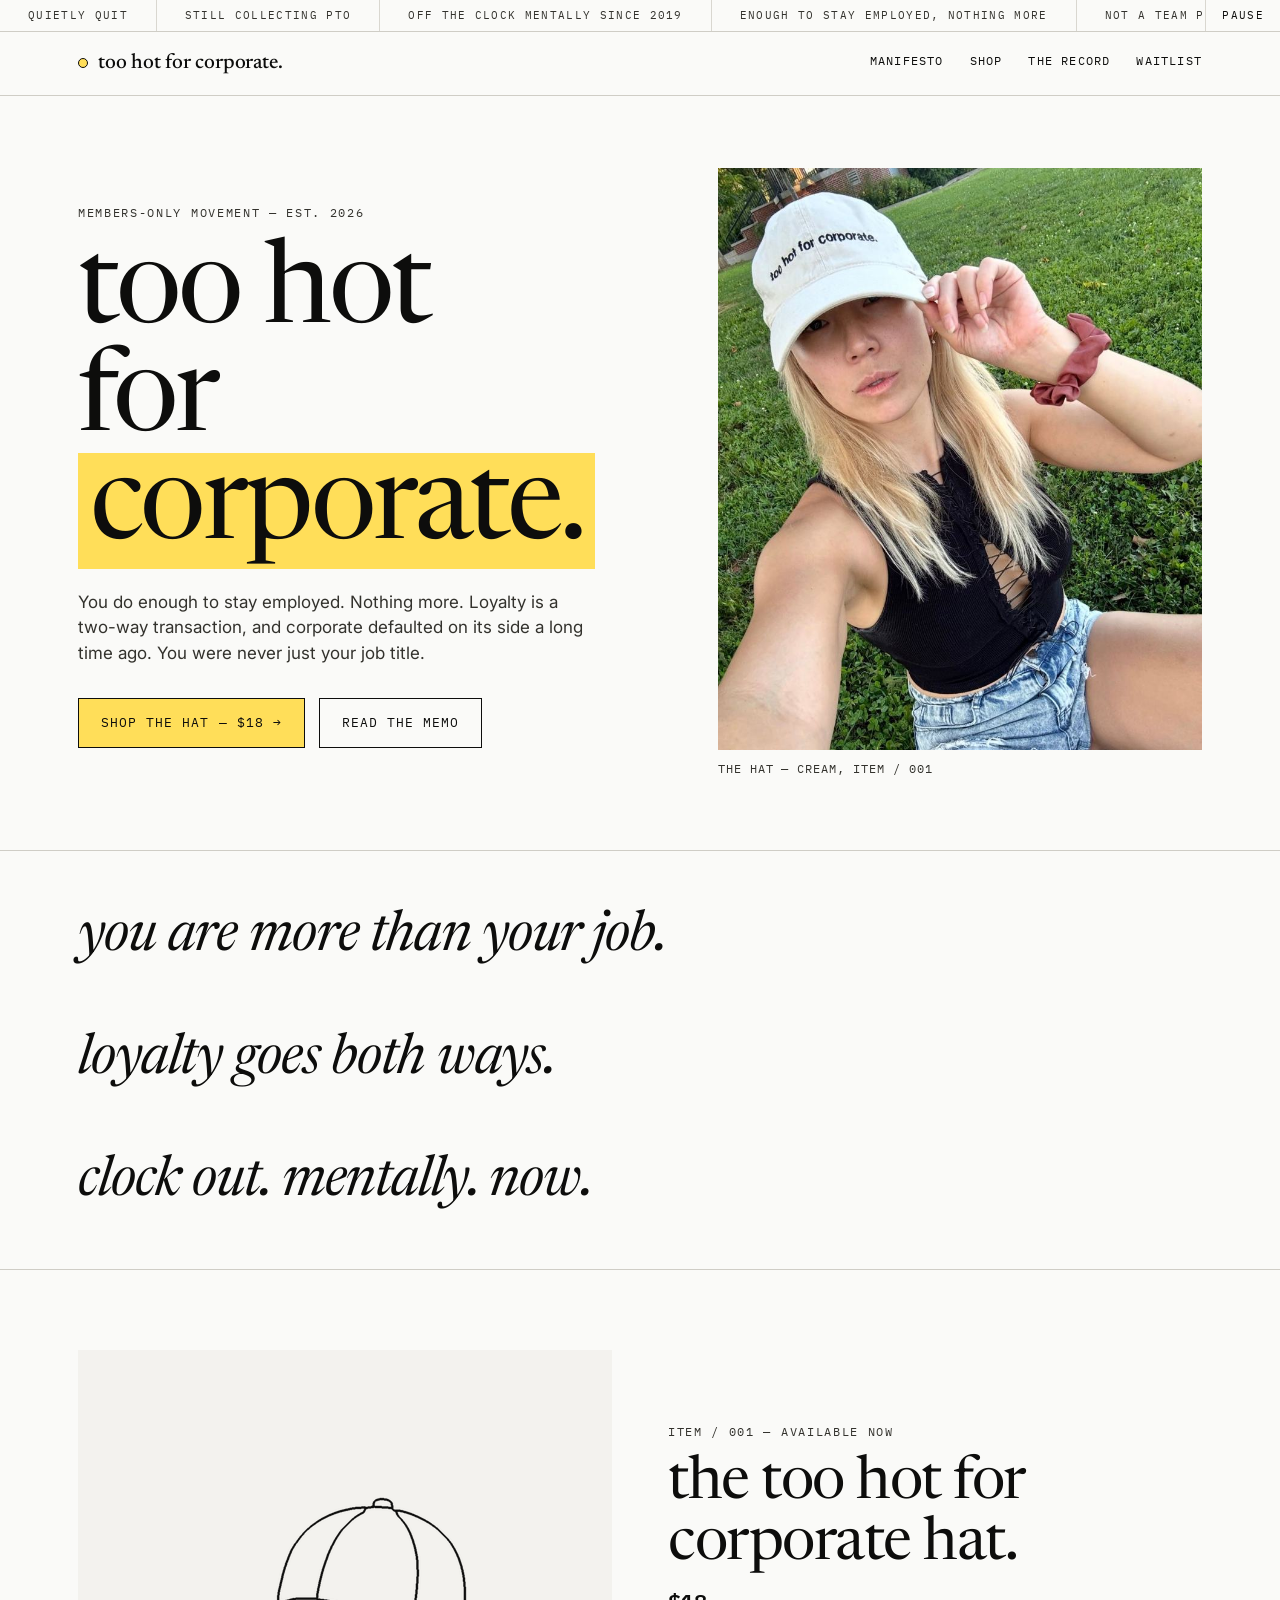
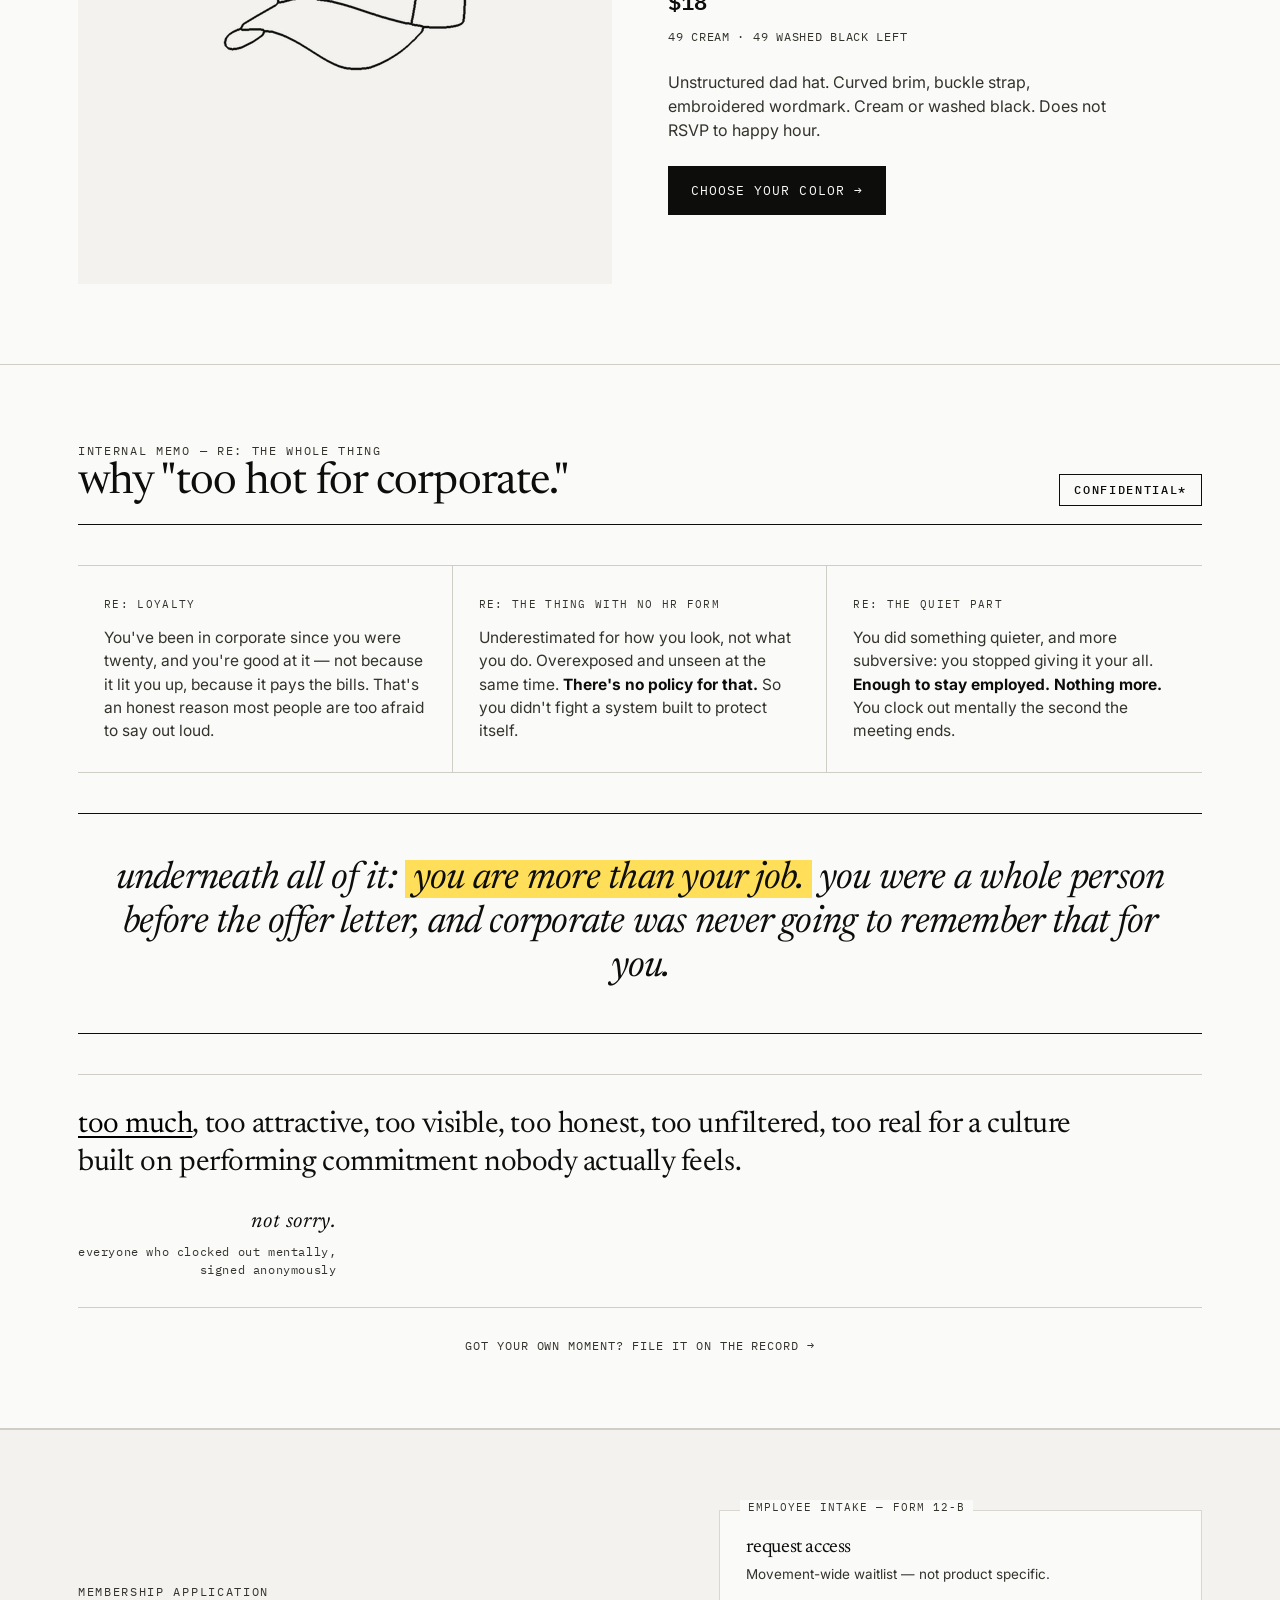
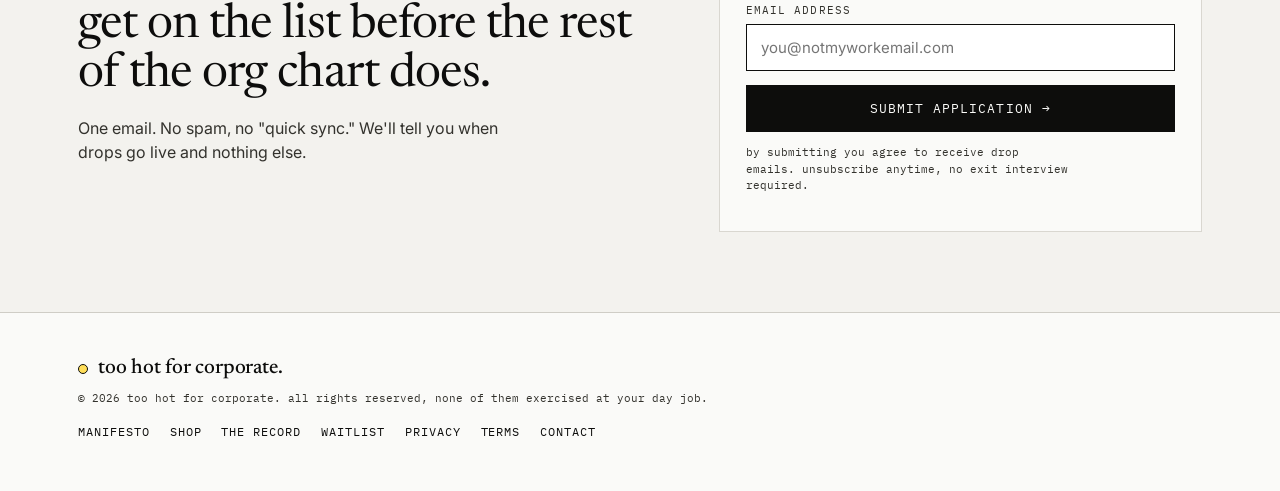
==== commit 736c5d06: "Editorial theme, stock counter, remove placeholder record entries Co-Authored-By: Claude Sonnet 5.5 " ====
--- a/index.html
+++ b/index.html
@@ -23,7 +23,7 @@
 <link rel="manifest" href="/site.webmanifest">
 <link rel="preconnect" href="https://fonts.googleapis.com">
 <link rel="preconnect" href="https://fonts.gstatic.com" crossorigin>
-<link href="https://fonts.googleapis.com/css2?family=Archivo:ital,wght@0,700;0,800;0,900;1,700&family=Inter:wght@400;500;600&family=IBM+Plex+Mono:wght@400;500;600&display=swap" rel="stylesheet">
+<link href="https://fonts.googleapis.com/css2?family=Newsreader:ital,opsz,wght@0,6..72,400;0,6..72,500;1,6..72,400&family=Inter:wght@400;500;600&family=IBM+Plex+Mono:wght@400;500;600&display=swap" rel="stylesheet">
 <link rel="stylesheet" href="css/style.css">
 </head>
 <body>
@@ -87,6 +87,7 @@
       <span class="eyebrow">item / 001 — available now</span>
       <h2>the too hot for corporate hat.</h2>
       <div class="lb-price">$18</div>
+      <p class="lb-stock"><span data-stock-summary></span></p>
       <p>Unstructured dad hat. Curved brim, buckle strap, embroidered wordmark. Cream or washed black. Does not RSVP to happy hour.</p>
       <a href="product-hat.html" class="btn btn--yellow">choose your color →</a>
     </div>
--- a/css/style.css
+++ b/css/style.css
@@ -936,3 +936,124 @@
 }
 .lb-art { display: flex; align-items: center; justify-content: center; background: var(--yellow); border: var(--border); aspect-ratio: 1/1; padding: 8%; }
 .lb-art img { max-width: 100%; max-height: 100%; width: auto; height: auto; object-fit: contain; }
+
+/* ============================================================
+   Editorial theme — off-white + black, yellow used sparingly,
+   serif headlines, hairline rules, no offset shadows.
+   ============================================================ */
+:root {
+  --cream: #fafaf8;
+  --cream-dim: #f3f2ee;
+  --stone: #d9d7d0;
+  --stone-line: #e4e2dc;
+  --font-display: "Newsreader", Georgia, "Times New Roman", serif;
+  --border: 1px solid var(--ink);
+  --border-thin: 1px solid #cfcdc6;
+}
+body::before { display: none; }
+
+h1, h2, h3, h4 { font-weight: 400; letter-spacing: -0.02em; line-height: 1.02; }
+.logo { font-weight: 500; font-size: 21px; }
+.logo .dot { border-width: 1px; }
+.eyebrow { color: var(--ink-soft); }
+
+/* ticker: quiet, hairline */
+.ticker { background: var(--cream); color: var(--ink-soft); border-bottom: var(--border-thin); }
+.ticker span { font-size: 11px; padding: 7px 28px; }
+.ticker span:not(:last-child) { border-right: 1px solid var(--stone); }
+.ticker__pause { background: var(--cream); color: var(--ink); border-left: 1px solid var(--stone); font-size: 11px; }
+.ticker__pause:hover { background: var(--ink); color: var(--cream); }
+.ticker__pause:focus-visible { outline-color: var(--ink); }
+
+header.site { border-bottom: var(--border-thin); }
+nav.primary a:hover, nav.primary a[aria-current="page"] { border-bottom-color: var(--ink); }
+
+/* buttons: flat; yellow reserved for the buy actions */
+.btn { box-shadow: none; border: 1px solid var(--ink); }
+.btn:hover, .btn:active { transform: none; box-shadow: none; background: var(--ink-soft); }
+.btn--yellow { background: var(--ink); color: var(--cream); box-shadow: none; }
+.btn--yellow:hover { box-shadow: none; background: var(--ink-soft); }
+.btn--ghost { background: transparent; color: var(--ink); }
+.btn--ghost:hover { background: var(--ink); color: var(--cream); }
+#buyBtn, .lb-hero .btn--yellow { background: var(--yellow); color: var(--ink); }
+#buyBtn:hover, .lb-hero .btn--yellow:hover { background: var(--yellow-dim); }
+
+/* stamps and tags */
+.stamp { transform: none; border-width: 1px; border-color: var(--ink); color: var(--ink); border-radius: 0; font-weight: 500; }
+.status-tag { border: 1px solid var(--stone); }
+.status-tag::before { background: var(--ink); box-shadow: none; }
+
+/* legacy hero (404) */
+.hero { border-bottom: var(--border-thin); }
+.hero__badge { border: 1px solid var(--stone); box-shadow: none; background: var(--cream-dim); }
+
+/* lookbook hero */
+.lb-hero { background: var(--cream); color: var(--ink); border-bottom: var(--border-thin); }
+.lb-hero .eyebrow { color: var(--ink-soft); }
+.lb-hero h1 { color: var(--ink); line-height: 0.94; letter-spacing: -0.03em; }
+.lb-hero h1 mark { padding: 0 0.1em; }
+.lb-hero__lede { color: var(--ink-soft); font-family: var(--font-body); }
+.lb-hero .btn--ghost { color: var(--ink); border-color: var(--ink); }
+.lb-hero .btn--ghost:hover { background: var(--ink); color: var(--cream); }
+.lb-photo img { border: 0; }
+.lb-photo figcaption { color: var(--ink-soft); }
+
+/* statement lines */
+.lb-lines { background: var(--cream); color: var(--ink); border-bottom: var(--border-thin); }
+.lb-lines p { font-family: var(--font-display); font-weight: 400; font-style: italic; letter-spacing: -0.02em; line-height: 1.08; }
+
+/* feature */
+.lb-feature { border-bottom: var(--border-thin); }
+.lb-art { background: var(--cream-dim); border: 0; }
+.lb-feature__info h2 { letter-spacing: -0.025em; }
+
+/* memo / manifesto */
+.memo { background: var(--cream); border-bottom: var(--border-thin); }
+.memo__head { border-bottom: var(--border); }
+.memo-grid { border: 0; border-top: var(--border-thin); border-bottom: var(--border-thin); }
+.memo-card { border-right: var(--border-thin); }
+.memo-card .field-label { color: var(--ink-soft); }
+.memo__thesis { background: transparent; border: 0; border-top: var(--border); border-bottom: var(--border); padding: 44px 20px; }
+.memo__thesis p { font-family: var(--font-display); font-weight: 400; font-style: italic; letter-spacing: -0.02em; line-height: 1.15; }
+.memo__thesis mark { background: var(--yellow); color: var(--ink); padding: 0 8px; }
+.memo__quote blockquote { font-family: var(--font-display); font-weight: 400; letter-spacing: -0.015em; }
+.memo__quote blockquote mark { background: none; padding: 0; text-decoration: underline; text-decoration-thickness: 2px; text-underline-offset: 4px; }
+.memo__sign .sig { font-family: var(--font-display); }
+
+/* sections, cards, detail */
+.section { border-bottom: var(--border-thin); }
+.page-head { border-bottom: var(--border-thin); }
+.product-card { border: 1px solid var(--stone); box-shadow: none; }
+.product-card:hover { box-shadow: none; transform: none; border-color: var(--ink); }
+.product-card__art { background: var(--cream-dim); border-bottom: 1px solid var(--stone); }
+.product-detail__art { background: var(--cream-dim); border: 0; box-shadow: none; }
+.product-detail__photo { border: 0; box-shadow: none; }
+.spec-sheet { border: 1px solid var(--stone); }
+.spec-sheet__head { background: transparent; color: var(--ink-soft); border-bottom: 1px solid var(--stone); }
+
+/* forms */
+.waitlist-form { border: 1px solid var(--stone); background: var(--cream-dim); }
+.field input[type="email"], .field input[type="text"], .field input[type="number"], .field textarea { border: 1px solid var(--ink); background: #fff; }
+.field input:focus, .field textarea:focus { outline: 2px solid var(--ink); outline-offset: 2px; box-shadow: none; }
+.form-success { background: #fff; border: 1px solid var(--ink); }
+.record-card { border: 1px solid var(--stone); background: var(--cream-dim); }
+.record-card__body { font-family: var(--font-display); font-weight: 400; font-size: clamp(19px, 2.3vw, 24px); }
+.record-empty { border-color: var(--stone); }
+
+/* waitlist band: light, not black */
+.join { background: var(--cream-dim); color: var(--ink); border-top: var(--border-thin); }
+.join h2 { color: var(--ink); }
+.join p { color: var(--ink-soft); }
+.join .eyebrow { color: var(--ink-soft) !important; }
+.join .waitlist-form { background: var(--cream); border-color: var(--stone); }
+.join .waitlist-form::before { background: var(--cream); color: var(--ink-soft); }
+.join .field input { background: #fff; color: var(--ink); border-color: var(--ink); }
+.join .field label, .join .form-note { color: var(--ink-soft); }
+.join .field input:focus { outline-color: var(--ink); box-shadow: none; }
+
+footer.site { border-top: var(--border-thin); }
+.lb-colors label { border: 1px solid var(--ink); }
+
+/* stock counter */
+.lb-stock { font-family: var(--font-mono); font-size: 12px; letter-spacing: .06em; text-transform: uppercase; color: var(--ink-soft); margin: -8px 0 18px; }
+.lb-count { font-family: var(--font-mono); font-size: 11px; font-weight: 400; opacity: .85; }
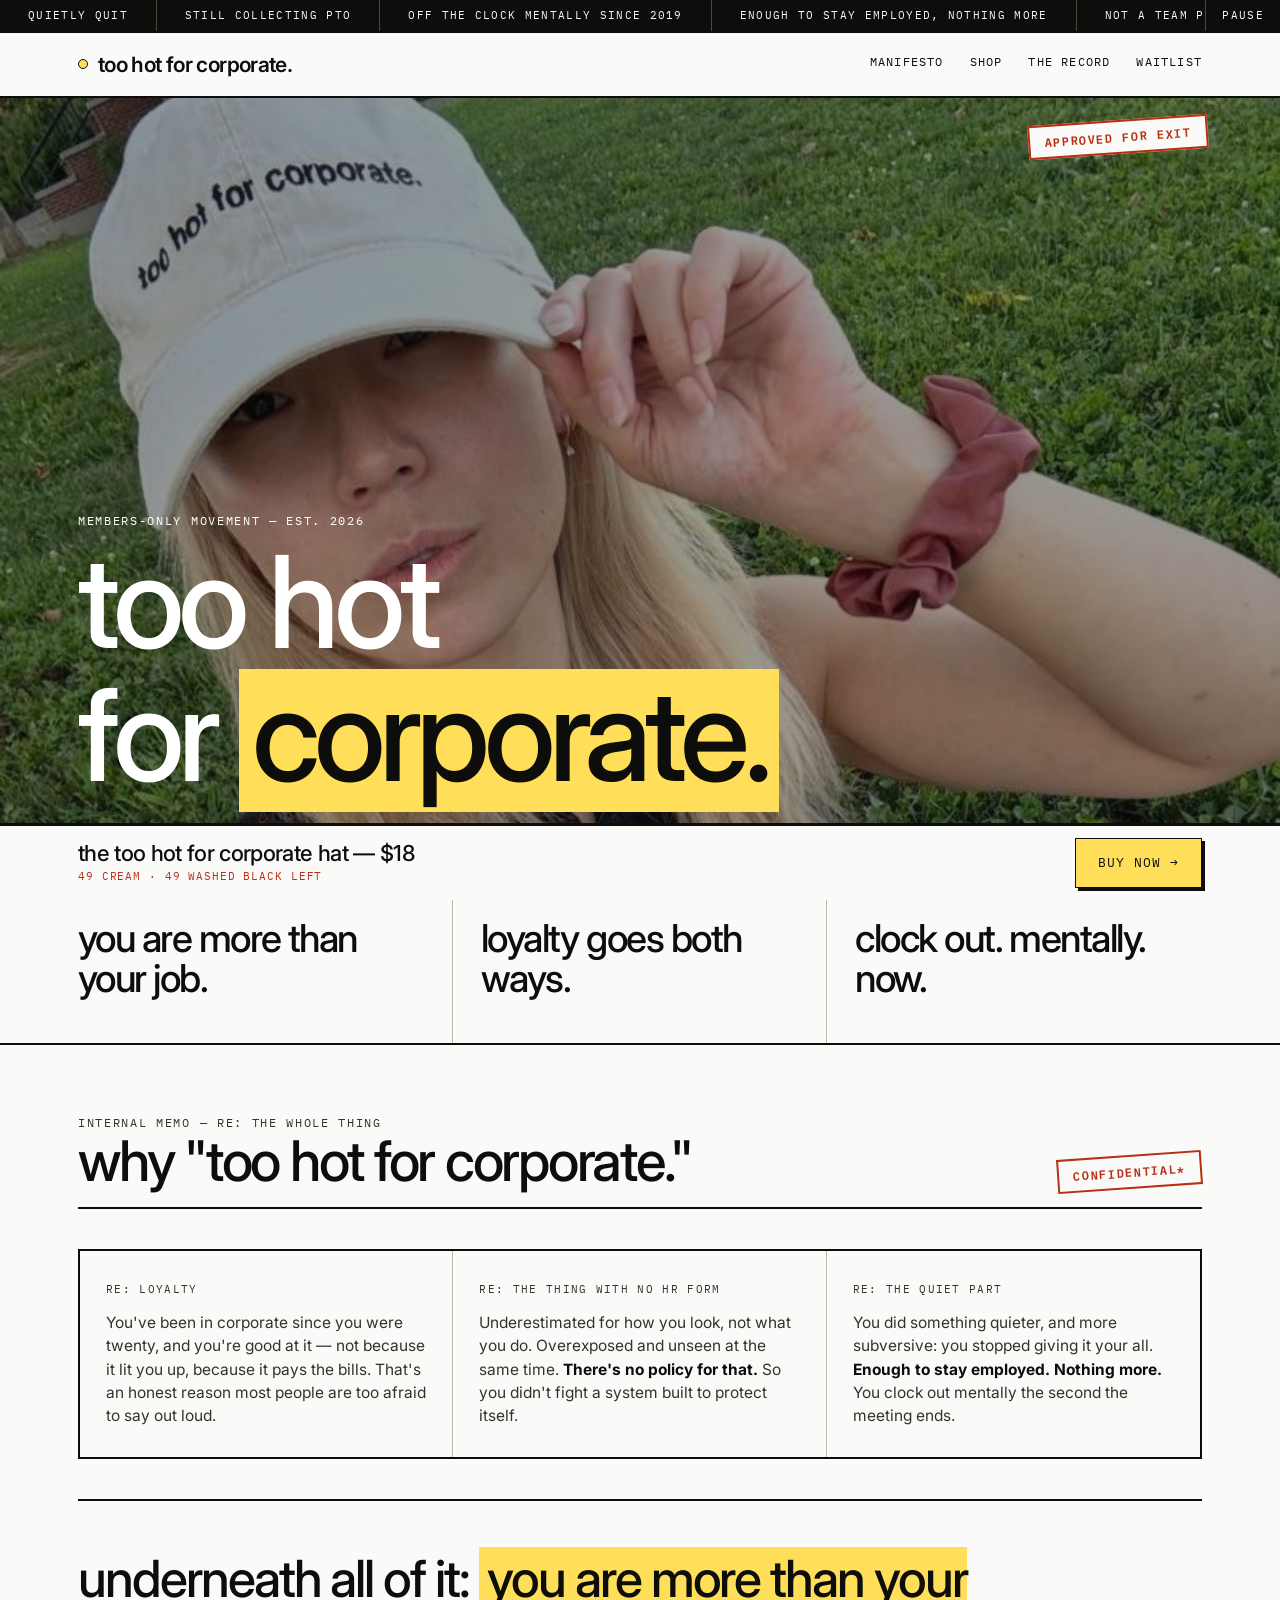
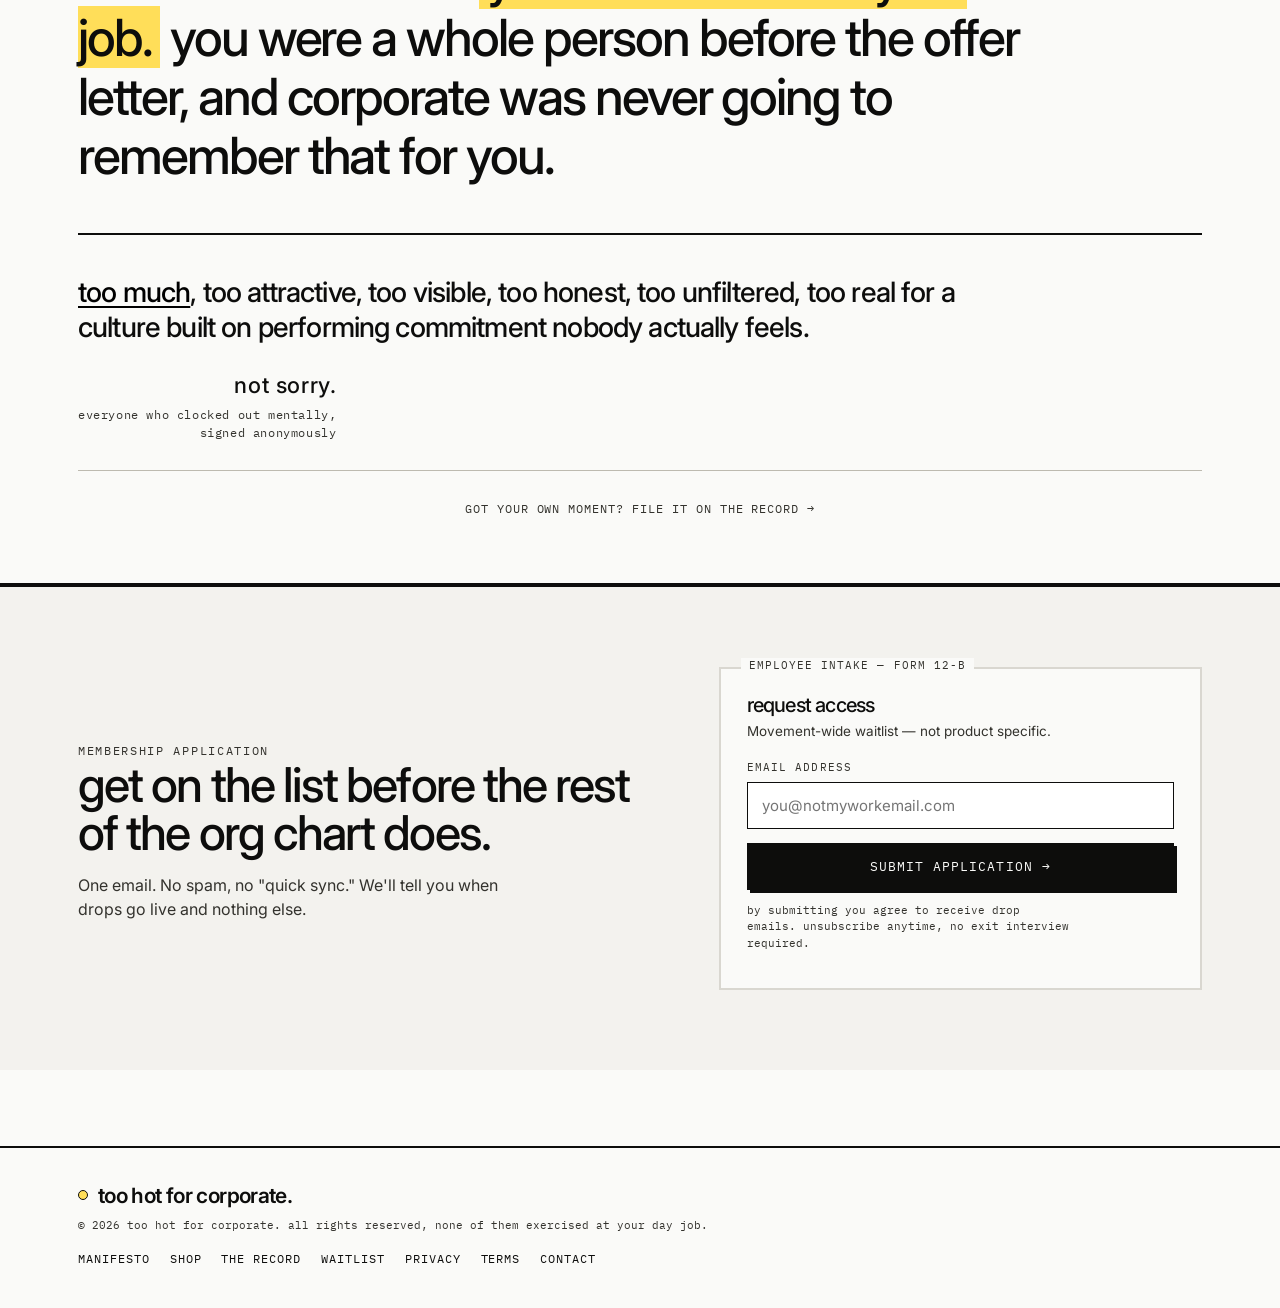
==== commit bf8a9e8b: "Mix 1 redesign: photo hero, sticky buy bar, hat-matched sans, cleanup Co-Authored-By: Claude Sonnet " ====
--- a/index.html
+++ b/index.html
@@ -23,7 +23,7 @@
 <link rel="manifest" href="/site.webmanifest">
 <link rel="preconnect" href="https://fonts.googleapis.com">
 <link rel="preconnect" href="https://fonts.gstatic.com" crossorigin>
-<link href="https://fonts.googleapis.com/css2?family=Newsreader:ital,opsz,wght@0,6..72,400;0,6..72,500;1,6..72,400&family=Inter:wght@400;500;600&family=IBM+Plex+Mono:wght@400;500;600&display=swap" rel="stylesheet">
+<link href="https://fonts.googleapis.com/css2?family=Inter:wght@400;500;600&family=IBM+Plex+Mono:wght@400;500;600&display=swap" rel="stylesheet">
 <link rel="stylesheet" href="css/style.css">
 </head>
 <body>
@@ -52,21 +52,13 @@
 </header>
 
 <main id="main" tabindex="-1">
-<section class="lb-hero">
-  <div class="wrap">
-    <div>
-      <span class="eyebrow">members-only movement — est. 2026</span>
-      <h1>too hot<br>for <mark>corporate.</mark></h1>
-      <p class="lb-hero__lede">You do enough to stay employed. Nothing more. Loyalty is a two-way transaction, and corporate defaulted on its side a long time ago. You were never just your job title.</p>
-      <div class="lb-hero__actions">
-        <a href="product-hat.html" class="btn btn--yellow">shop the hat — $18 →</a>
-        <a href="#manifesto" class="btn btn--ghost">read the memo</a>
-      </div>
-    </div>
-    <figure class="lb-photo">
-      <img src="images/hat-photo.jpg" width="800" height="962" alt="A person with long blonde hair sitting on grass, tugging the brim of a cream dad hat embroidered with &quot;too hot for corporate.&quot; in black thread">
-      <figcaption>the hat — cream, item / 001</figcaption>
-    </figure>
+<section class="mx-hero">
+  <img src="images/hat-photo.jpg" width="800" height="962" alt="A person with long blonde hair sitting on grass, tugging the brim of a cream dad hat embroidered with &quot;too hot for corporate.&quot; in black thread">
+  <span class="stamp mx-hero__stamp">approved for exit</span>
+  <div class="mx-hero__text">
+    <span class="eyebrow">members-only movement — est. 2026</span>
+    <h1>too hot<br>for <mark>corporate.</mark></h1>
+    <p>You do enough to stay employed. Nothing more. You were never just your job title.</p>
   </div>
 </section>
 
@@ -75,22 +67,6 @@
     <p>you are more than your job.</p>
     <p>loyalty goes both ways.</p>
     <p>clock out. mentally. now.</p>
-  </div>
-</section>
-
-<section class="lb-feature" id="shop">
-  <div class="wrap">
-    <a href="product-hat.html" class="lb-art" aria-label="view the hat">
-      <img src="images/cap-icon.png" width="400" height="400" loading="lazy" alt="Line illustration of a dad hat">
-    </a>
-    <div class="lb-feature__info">
-      <span class="eyebrow">item / 001 — available now</span>
-      <h2>the too hot for corporate hat.</h2>
-      <div class="lb-price">$18</div>
-      <p class="lb-stock"><span data-stock-summary></span></p>
-      <p>Unstructured dad hat. Curved brim, buckle strap, embroidered wordmark. Cream or washed black. Does not RSVP to happy hour.</p>
-      <a href="product-hat.html" class="btn btn--yellow">choose your color →</a>
-    </div>
   </div>
 </section>
 
@@ -163,6 +139,16 @@
   </div>
 </section>
 
+<div class="mx-buy" id="shop">
+  <div class="wrap">
+    <div>
+      <div class="mx-buy__name">the too hot for corporate hat — $18</div>
+      <div class="mx-buy__stock" data-stock-summary></div>
+    </div>
+    <a href="product-hat.html" class="btn btn--yellow">buy now →</a>
+  </div>
+</div>
+
 </main>
 
 <footer class="site">
--- a/css/style.css
+++ b/css/style.css
@@ -893,25 +893,13 @@
 .product-detail__photo img { width: 100%; height: auto; display: block; }
 
 /* ---------- Lookbook (editorial) layer ---------- */
-.lb-hero { background: var(--ink); color: var(--cream); border-bottom: var(--border); }
-.lb-hero .wrap { display: grid; grid-template-columns: 1.1fr 0.9fr; gap: 48px; align-items: center; padding: 72px 28px; }
-.lb-hero .eyebrow { color: var(--stone); }
-.lb-hero h1 { color: var(--cream); font-size: clamp(52px, 9vw, 120px); line-height: 0.92; margin: 18px 0 24px; }
-.lb-hero h1 mark { background: var(--yellow); color: var(--ink); padding: 0 0.12em; }
 .lb-hero__lede { color: var(--stone); font-size: 17px; max-width: 46ch; margin-bottom: 32px; }
 .lb-hero__actions { display: flex; flex-wrap: wrap; gap: 14px; align-items: center; }
-.lb-hero .btn--ghost { color: var(--cream); border-color: var(--cream); }
-.lb-hero .btn--ghost:hover { background: var(--cream); color: var(--ink); }
-.lb-photo { margin: 0; position: relative; }
-.lb-photo img { width: 100%; height: auto; display: block; border: 3px solid var(--cream); }
-.lb-photo figcaption { font-family: var(--font-mono); font-size: 12px; letter-spacing: .08em; text-transform: uppercase; color: var(--stone); margin-top: 10px; }
 
 .lb-lines { background: var(--yellow); color: var(--ink); border-bottom: var(--border); }
 .lb-lines .wrap { padding: 56px 28px; display: grid; gap: 6px; }
 .lb-lines p { font-family: var(--font-display, 'Archivo', sans-serif); font-weight: 900; font-size: clamp(26px, 5vw, 56px); line-height: 1.02; letter-spacing: -0.02em; text-transform: lowercase; }
 
-.lb-feature { background: var(--cream); border-bottom: var(--border); }
-.lb-feature .wrap { display: grid; grid-template-columns: 1fr 1fr; gap: 56px; align-items: center; padding: 80px 28px; }
 .lb-feature__info h2 { font-size: clamp(34px, 5vw, 60px); margin: 12px 0 8px; }
 .lb-price { font-family: var(--font-mono); font-size: 22px; font-weight: 600; margin-bottom: 18px; }
 .lb-feature__info p { color: var(--ink-soft); max-width: 46ch; margin-bottom: 24px; }
@@ -931,11 +919,8 @@
 a.btn[aria-disabled="true"] { opacity: .55; cursor: not-allowed; pointer-events: none; }
 
 @media (max-width: 820px) {
-  .lb-hero .wrap, .lb-feature .wrap { grid-template-columns: 1fr; gap: 32px; padding: 48px 20px; }
   .lb-lines .wrap { padding: 40px 20px; }
 }
-.lb-art { display: flex; align-items: center; justify-content: center; background: var(--yellow); border: var(--border); aspect-ratio: 1/1; padding: 8%; }
-.lb-art img { max-width: 100%; max-height: 100%; width: auto; height: auto; object-fit: contain; }
 
 /* ============================================================
    Editorial theme — off-white + black, yellow used sparingly,
@@ -988,23 +973,13 @@
 .hero__badge { border: 1px solid var(--stone); box-shadow: none; background: var(--cream-dim); }
 
 /* lookbook hero */
-.lb-hero { background: var(--cream); color: var(--ink); border-bottom: var(--border-thin); }
-.lb-hero .eyebrow { color: var(--ink-soft); }
-.lb-hero h1 { color: var(--ink); line-height: 0.94; letter-spacing: -0.03em; }
-.lb-hero h1 mark { padding: 0 0.1em; }
 .lb-hero__lede { color: var(--ink-soft); font-family: var(--font-body); }
-.lb-hero .btn--ghost { color: var(--ink); border-color: var(--ink); }
-.lb-hero .btn--ghost:hover { background: var(--ink); color: var(--cream); }
-.lb-photo img { border: 0; }
-.lb-photo figcaption { color: var(--ink-soft); }
 
 /* statement lines */
 .lb-lines { background: var(--cream); color: var(--ink); border-bottom: var(--border-thin); }
 .lb-lines p { font-family: var(--font-display); font-weight: 400; font-style: italic; letter-spacing: -0.02em; line-height: 1.08; }
 
 /* feature */
-.lb-feature { border-bottom: var(--border-thin); }
-.lb-art { background: var(--cream-dim); border: 0; }
 .lb-feature__info h2 { letter-spacing: -0.025em; }
 
 /* memo / manifesto */
@@ -1057,3 +1032,104 @@
 /* stock counter */
 .lb-stock { font-family: var(--font-mono); font-size: 12px; letter-spacing: .06em; text-transform: uppercase; color: var(--ink-soft); margin: -8px 0 18px; }
 .lb-count { font-family: var(--font-mono); font-size: 11px; font-weight: 400; opacity: .85; }
+
+/* ============================================================
+   Mix 1 — drop page + paperwork grit
+   ============================================================ */
+:root { --border: 2px solid var(--ink); --border-thin: 1px solid #bdbab0; }
+
+.ticker { background: var(--ink); color: var(--cream); border-bottom: var(--border); }
+.ticker span:not(:last-child) { border-right: 1px solid #4a4a44; }
+.ticker__pause { background: var(--ink); color: var(--cream); border-left: 1px solid #4a4a44; }
+.ticker__pause:hover { background: var(--cream); color: var(--ink); }
+.ticker__pause:focus-visible { outline-color: var(--cream); }
+
+header.site { border-bottom: var(--border); }
+.btn { box-shadow: 3px 3px 0 var(--ink); }
+.btn:hover { transform: translate(-1px, -1px); box-shadow: 5px 5px 0 var(--ink); background: var(--ink-soft); }
+.btn:active { transform: none; box-shadow: 1px 1px 0 var(--ink); }
+#buyBtn:hover, .mx-buy .btn:hover { background: var(--yellow-dim); }
+
+.stamp { transform: rotate(-4deg); border-width: 2px; border-color: var(--clock-red); color: var(--clock-red); background: var(--cream); font-weight: 600; }
+.status-tag { border: var(--border-thin); }
+
+.section, .page-head, .memo, .lb-lines { border-bottom: var(--border); }
+.memo-grid { border: var(--border); }
+.memo__head { border-bottom: var(--border); }
+.spec-sheet { border: var(--border); }
+.spec-sheet__head { background: var(--ink); color: var(--cream); border-bottom: 0; }
+.waitlist-form { border: var(--border); }
+.record-card, .record-empty { border: var(--border); }
+.product-card { border: var(--border); box-shadow: 5px 5px 0 var(--ink); }
+.product-detail__photo { border: var(--border); box-shadow: 6px 6px 0 var(--ink); }
+.product-detail__art { border: var(--border); }
+.join { border-top: var(--border); }
+footer.site { border-top: var(--border); }
+
+/* full-width photo hero */
+.mx-hero { position: relative; overflow: hidden; border-bottom: var(--border); background: var(--ink); }
+.mx-hero > img { width: 100%; height: min(78vh, 720px); object-fit: cover; object-position: 50% 24%; }
+.mx-hero::after { content: ""; position: absolute; inset: 0; background: rgba(13,13,12,.38); pointer-events: none; }
+.mx-hero__text { position: absolute; z-index: 2; left: max(28px, calc((100% - var(--max)) / 2 + 28px)); right: 28px; bottom: 36px; color: #fff; }
+.mx-hero__text .eyebrow { color: #fff; }
+.mx-hero h1 { color: #fff; font-size: clamp(52px, 10vw, 132px); line-height: .9; letter-spacing: -.03em; margin: 12px 0 16px; }
+.mx-hero h1 mark { background: var(--yellow); color: var(--ink); padding: 0 .1em; }
+.mx-hero__text p { max-width: 40ch; color: #fff; font-size: 17px; margin: 0; }
+.mx-hero__stamp { position: absolute; z-index: 2; top: 22px; right: max(22px, calc((100% - var(--max)) / 2 + 22px)); }
+
+/* sticky buy bar */
+.mx-buy { position: sticky; bottom: 0; z-index: 40; background: var(--cream); border-top: var(--border); }
+.mx-buy .wrap { display: flex; justify-content: space-between; align-items: center; gap: 16px; padding-top: 12px; padding-bottom: 12px; }
+.mx-buy__name { font-family: var(--font-display); font-size: 22px; line-height: 1.1; }
+.mx-buy__stock { font-family: var(--font-mono); font-size: 11px; letter-spacing: .08em; text-transform: uppercase; color: var(--clock-red); margin-top: 3px; }
+.mx-buy .btn--yellow { background: var(--yellow); color: var(--ink); white-space: nowrap; }
+@media (max-width: 640px) {
+  .mx-hero > img { height: 70vh; }
+  .mx-hero__text { bottom: 24px; }
+  .mx-buy__name { font-size: 17px; }
+  .mx-buy .wrap { padding-left: 16px; padding-right: 16px; }
+}
+
+/* ---------- match the hat: neutral grotesque, lowercase, tight ---------- */
+:root { --font-display: "Inter", "Helvetica Neue", Helvetica, Arial, sans-serif; }
+h1, h2, h3, h4 { font-weight: 500; letter-spacing: -0.04em; line-height: 1; }
+.logo { font-weight: 600; letter-spacing: -0.03em; }
+.mx-hero h1 { font-weight: 500; letter-spacing: -0.05em; line-height: .92; }
+.lb-lines p, .memo__thesis p { font-style: normal; font-weight: 500; letter-spacing: -0.04em; }
+.memo__quote blockquote { font-weight: 500; letter-spacing: -0.03em; }
+.memo__sign .sig { font-style: normal; font-weight: 500; }
+.record-card__body { font-weight: 500; letter-spacing: -0.02em; }
+.mx-buy__name { font-weight: 500; letter-spacing: -0.03em; }
+
+/* ---------- cleanup pass ---------- */
+.mx-hero > img { height: min(86vh, 800px); object-position: 50% 14%; }
+.mx-hero::after { background: rgba(13,13,12,.42); }
+.mx-hero__text p { display: none; }
+.mx-hero__text { bottom: 44px; }
+
+/* statement lines: three balanced columns */
+.lb-lines .wrap { display: grid; grid-template-columns: repeat(3, 1fr); gap: 0; padding: 0 28px; }
+.lb-lines p { font-size: clamp(22px, 3vw, 40px); line-height: 1.05; padding: 44px 28px; border-right: var(--border-thin); margin: 0; }
+.lb-lines p:first-child { padding-left: 0; }
+.lb-lines p:last-child { border-right: 0; }
+
+/* manifesto: one consistent left-aligned rhythm */
+.memo .wrap { padding-top: 64px; padding-bottom: 64px; }
+.memo__head h2 { font-size: clamp(34px, 4.6vw, 56px); }
+.memo__thesis { text-align: left; padding: 48px 0; }
+.memo__thesis p { margin: 0; max-width: 30ch; font-size: clamp(28px, 4vw, 52px); }
+.memo__quote { margin-top: 0; border-top: 0; padding-top: 40px; }
+.memo__quote blockquote { font-size: clamp(20px, 2.4vw, 28px); max-width: 52ch; }
+
+footer.site .wrap { padding-top: 32px; padding-bottom: 40px; }
+.mx-buy { box-shadow: 0 -1px 0 var(--ink); }
+
+@media (max-width: 760px) {
+  .lb-lines .wrap { grid-template-columns: 1fr; padding: 0 20px; }
+  .lb-lines p { border-right: 0; border-bottom: var(--border-thin); padding: 24px 0; }
+  .lb-lines p:last-child { border-bottom: 0; }
+  .mx-hero > img { height: 78vh; }
+}
+
+/* hero highlight: fit the box snugly around the word */
+.mx-hero h1 mark { display: inline-block; line-height: 1; padding: .02em .1em .1em; margin-top: .06em; }
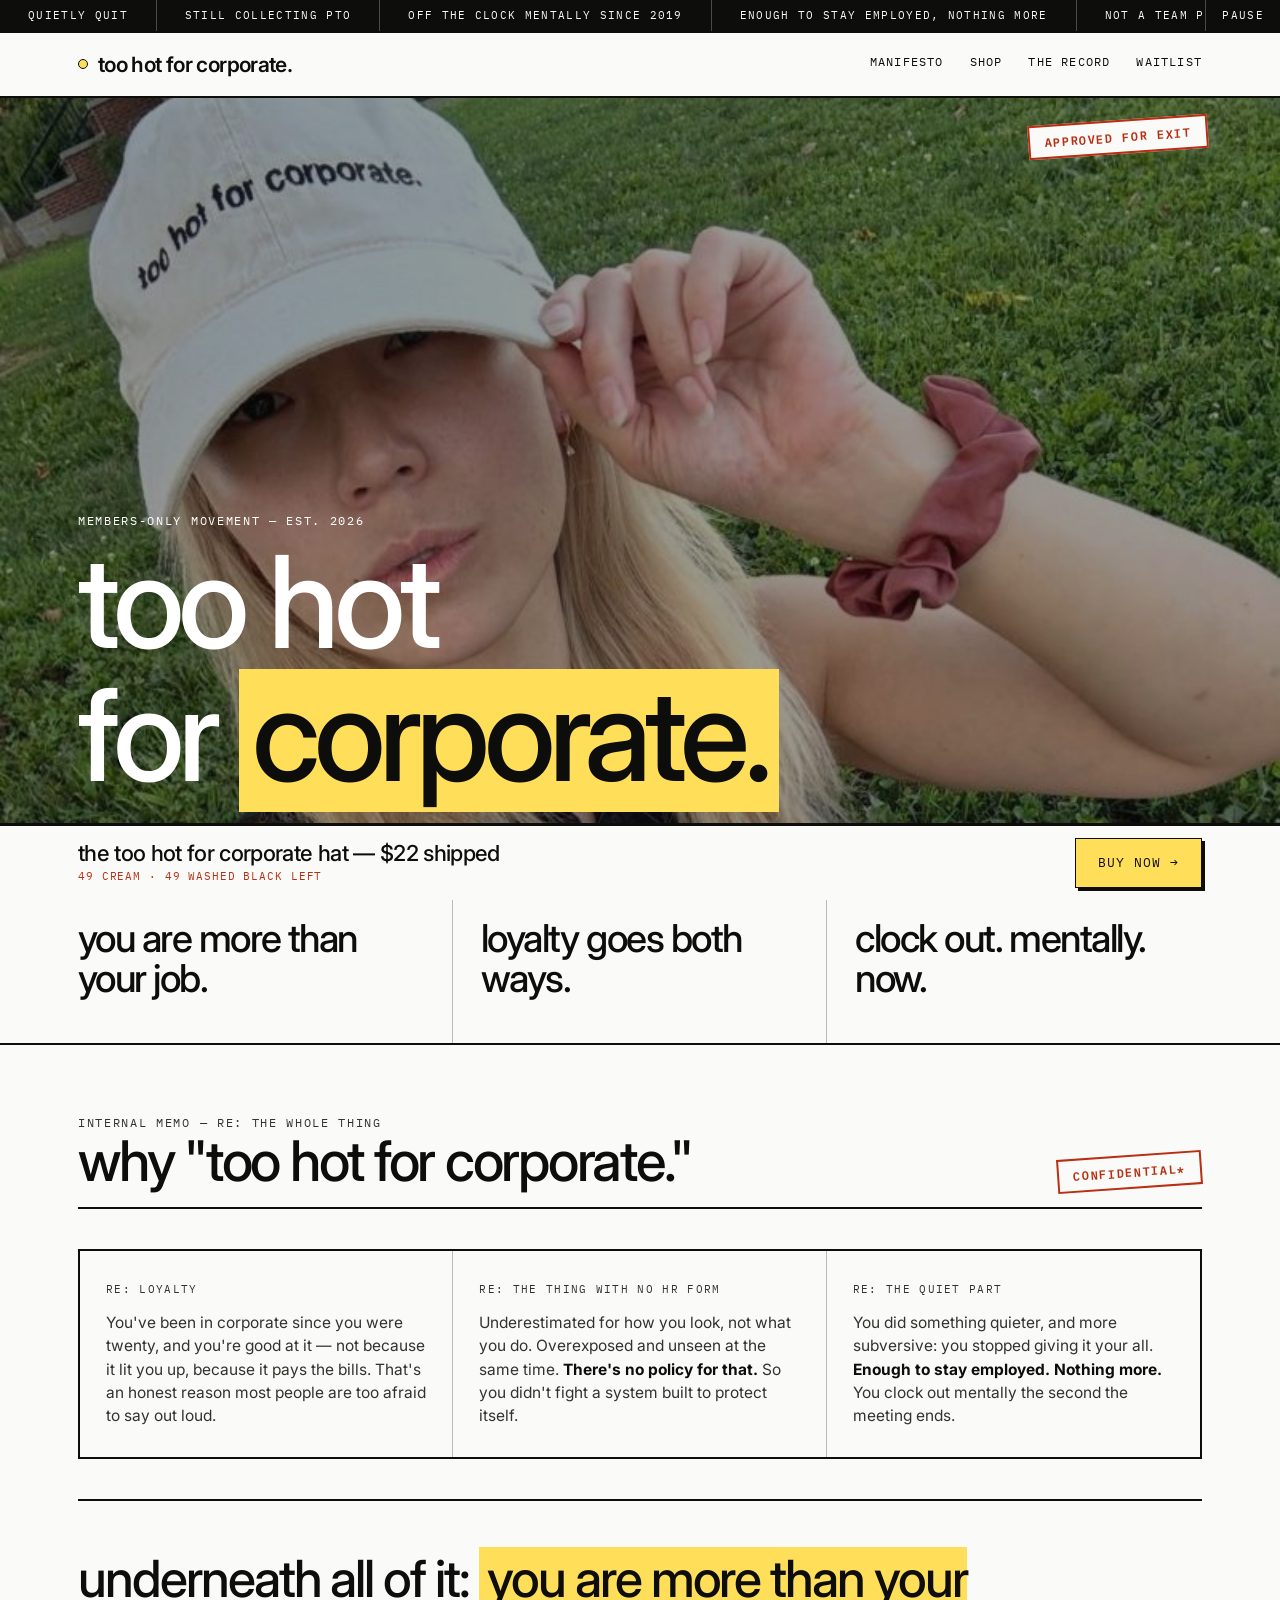
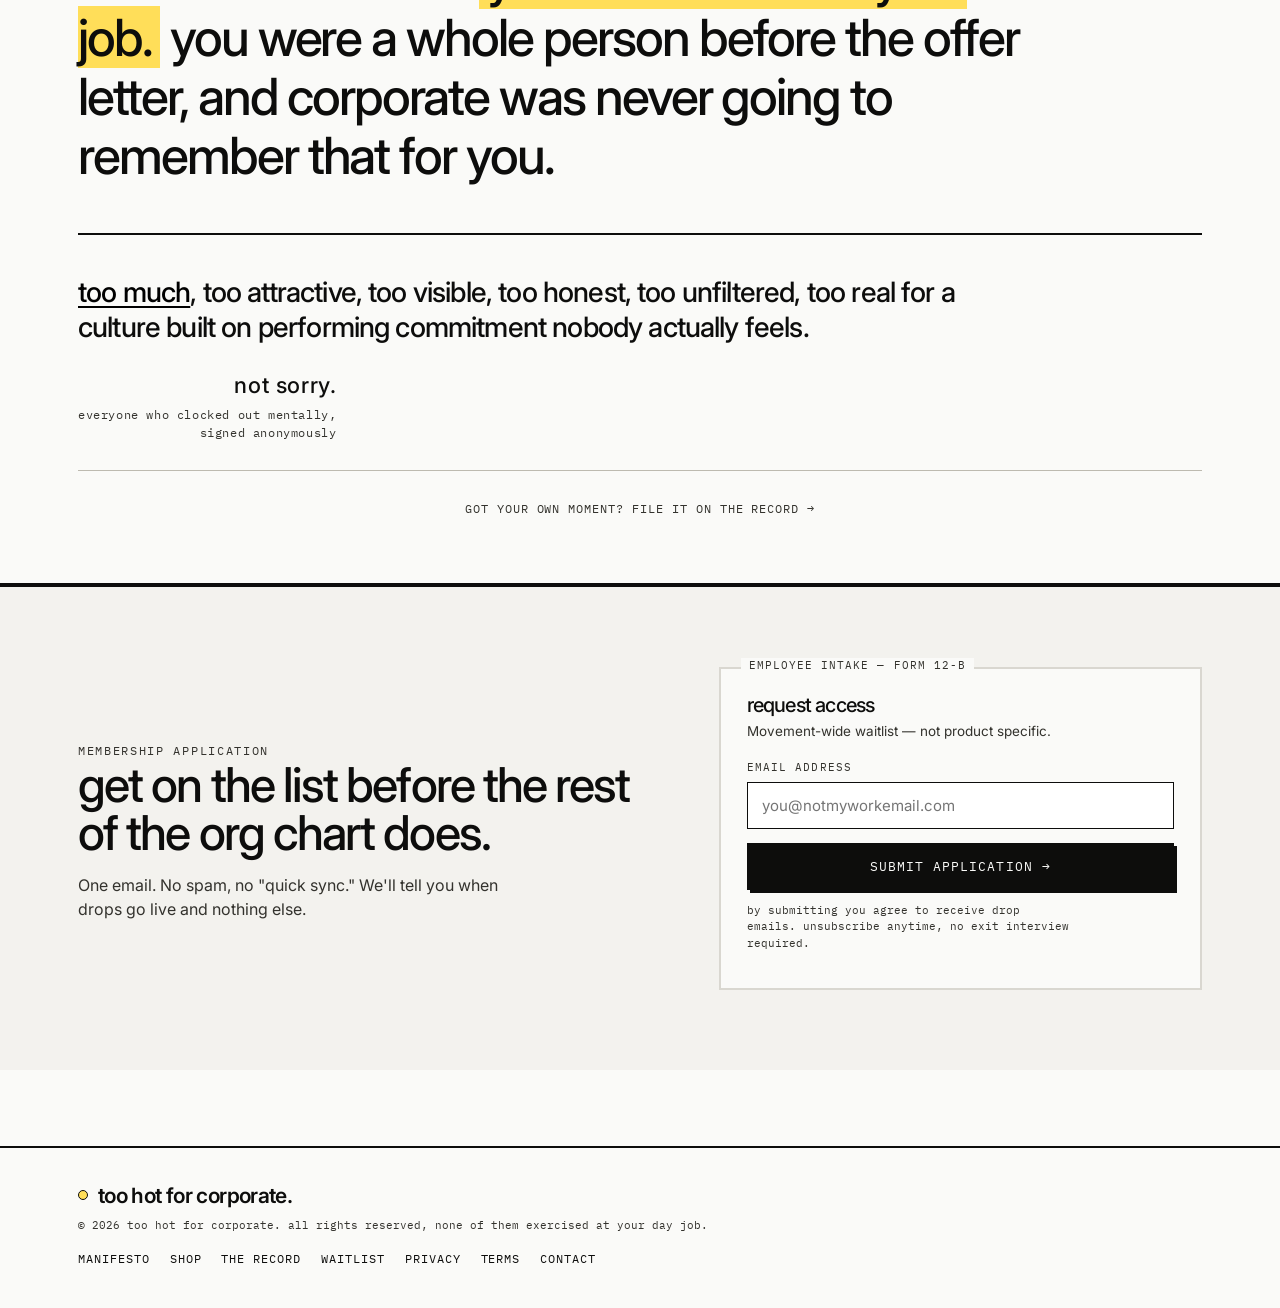
==== commit f9c149d1: "Hat is a flat $22 with US shipping included Co-Authored-By: Claude Sonnet 5.5 <noreply@anthropic.com" ====
--- a/index.html
+++ b/index.html
@@ -142,7 +142,7 @@
 <div class="mx-buy" id="shop">
   <div class="wrap">
     <div>
-      <div class="mx-buy__name">the too hot for corporate hat — $18</div>
+      <div class="mx-buy__name">the too hot for corporate hat — $22 shipped</div>
       <div class="mx-buy__stock" data-stock-summary></div>
     </div>
     <a href="product-hat.html" class="btn btn--yellow">buy now →</a>
--- a/css/style.css
+++ b/css/style.css
@@ -1133,3 +1133,5 @@
 
 /* hero highlight: fit the box snugly around the word */
 .mx-hero h1 mark { display: inline-block; line-height: 1; padding: .02em .1em .1em; margin-top: .06em; }
+
+.lb-price__note { font-size: 13px; font-weight: 400; color: var(--stone); margin-left: 8px; letter-spacing: 0; }
